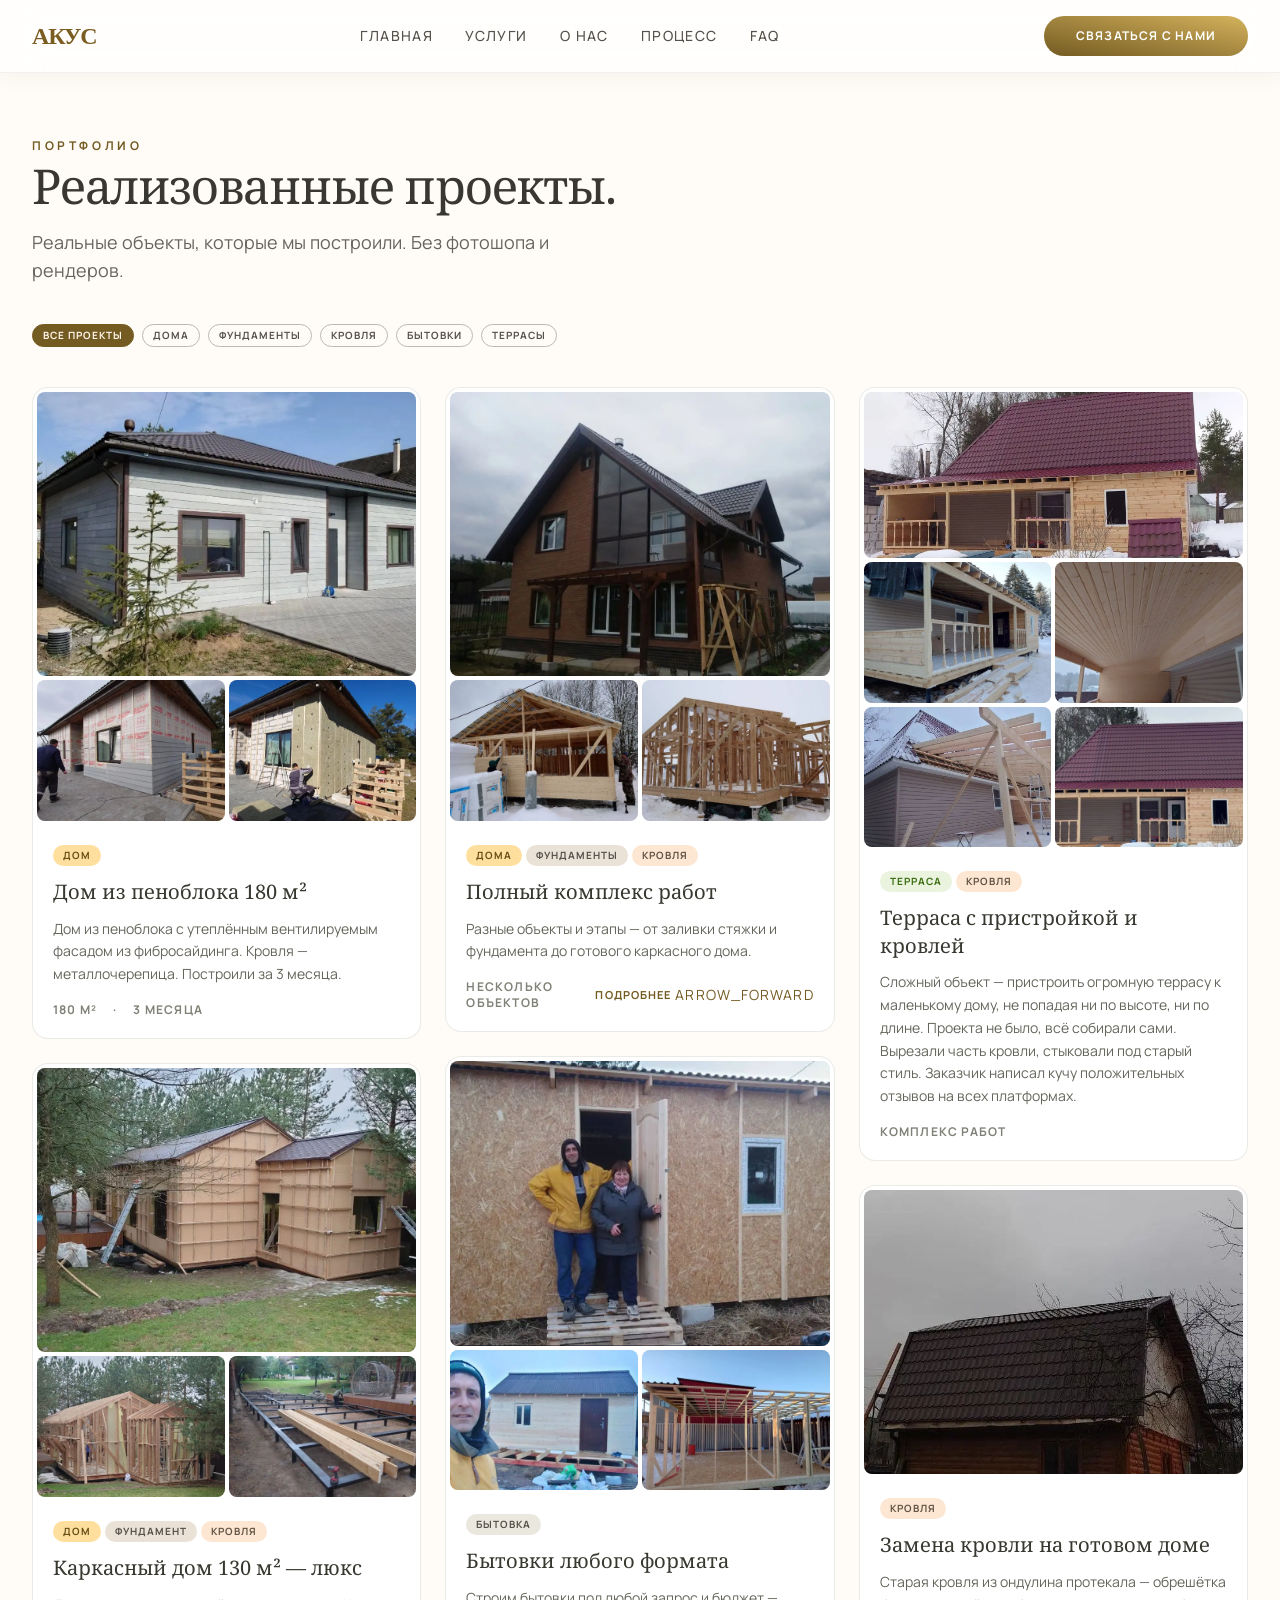
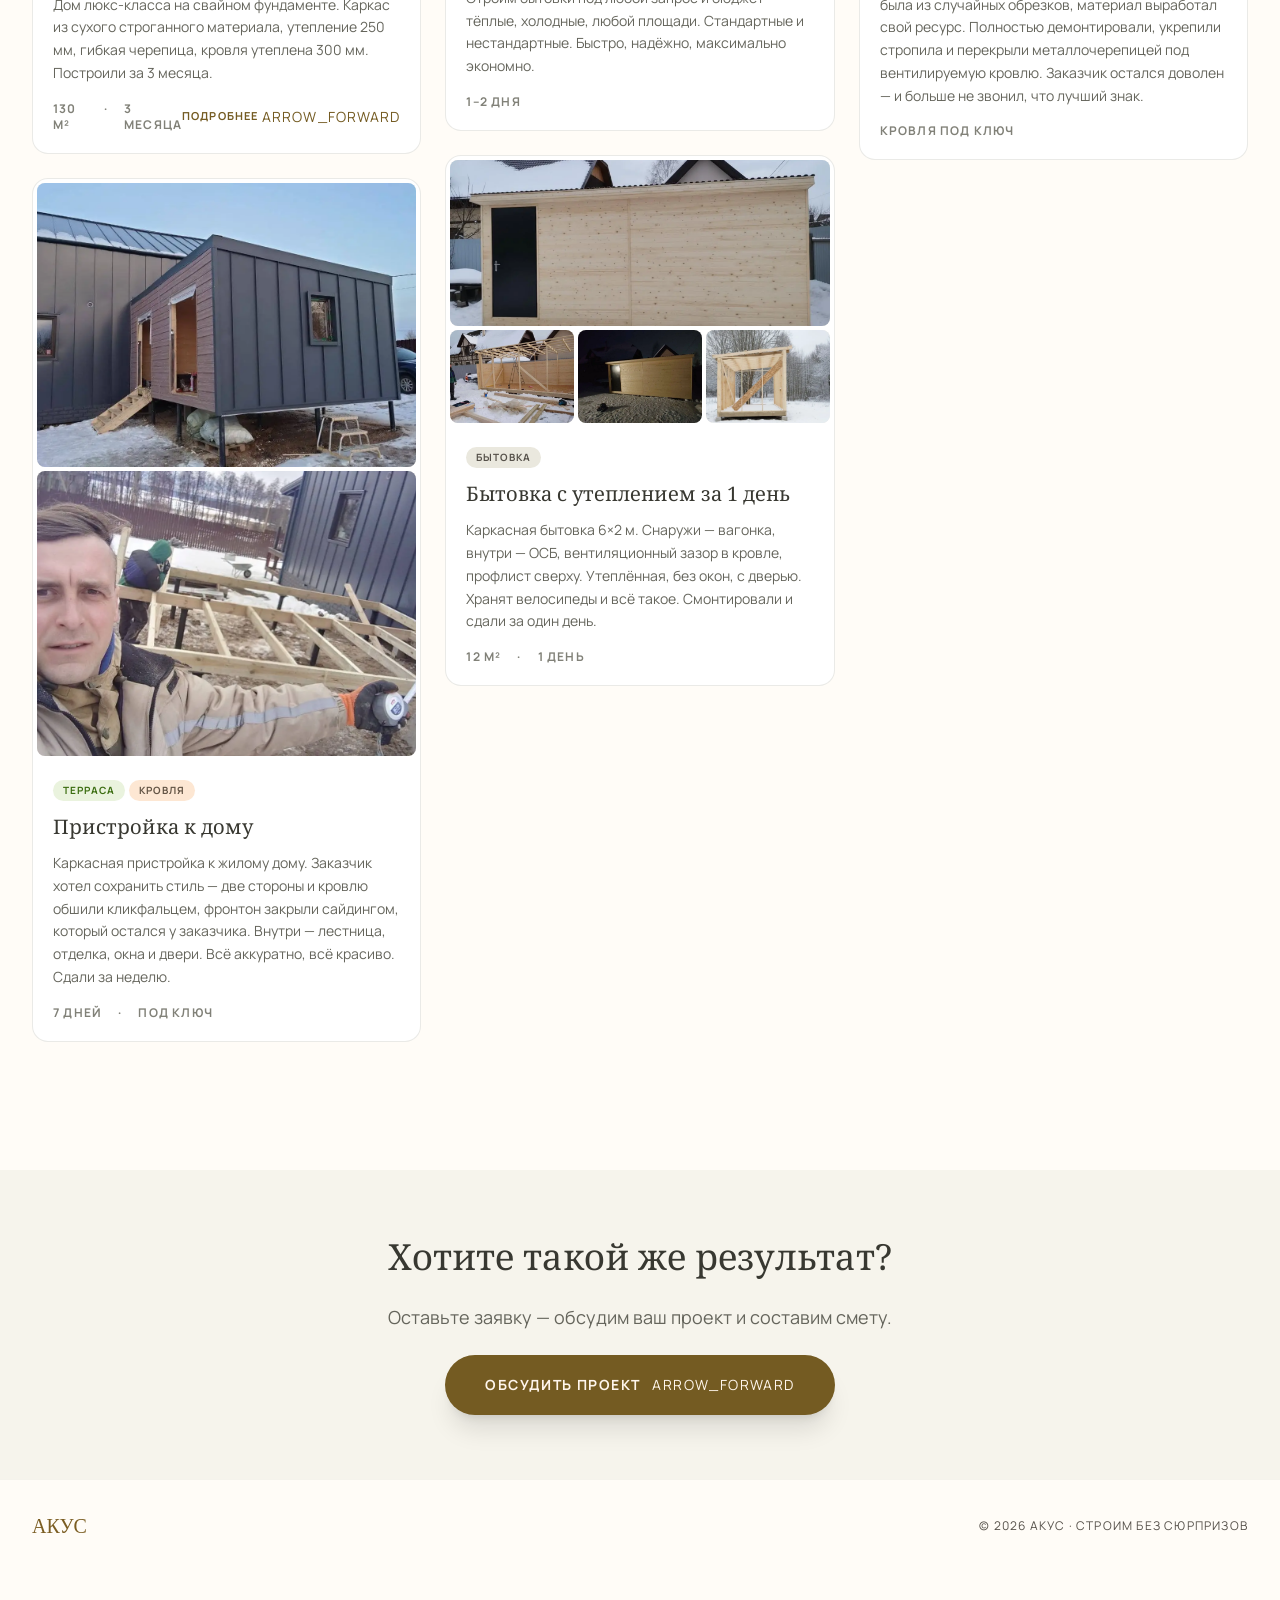
==== gallery.html @ 45abb01e "Add files via upload" ====
<!DOCTYPE html>
<html class="scroll-smooth" lang="ru">
<head>
    <link rel="icon" href="favicon.svg" type="image/svg+xml">
  <meta charset="utf-8"/>
  <meta name="viewport" content="width=device-width, initial-scale=1.0"/>
  <title>Портфолио | Каркасные дома и бытовки в Ленинградской области — АКУС</title>
  <link rel="canonical" href="https://acusdom.ru/gallery"/>
  <meta name="keywords" content="портфолио строительство Ленинградская область, каркасный дом фото, бытовка фото, строительство домов примеры, кейсы строительство Ленобласть, реализованные проекты каркасные дома"/>
  <meta name="description" content="Реализованные проекты АКУС: каркасные дома, бытовки, террасы, кровля и фундаменты в Ленинградской области. Фото и описание каждого объекта."/>

  <link rel="preconnect" href="https://fonts.bunny.net"/>
  
  <link href="https://fonts.bunny.net/css2?family=Noto+Serif:wght@400;700&family=Manrope:wght@400;500;600;700;800&display=swap" rel="stylesheet" media="print" onload="this.media='all'"/>
  <noscript><link href="https://fonts.bunny.net/css2?family=Noto+Serif:wght@400;700&family=Manrope:wght@400;500;600;700;800&display=swap" rel="stylesheet"/></noscript>
  <link rel="preload" href="https://cdn.jsdelivr.net/npm/material-symbols@0.22.0/outlined.css" as="style" onload="this.rel='stylesheet'"/>
  <noscript><link href="https://cdn.jsdelivr.net/npm/material-symbols@0.22.0/outlined.css" rel="stylesheet"/></noscript>
  <style>
    .material-symbols-outlined { font-variation-settings: 'FILL' 0, 'wght' 400, 'GRAD' 0, 'opsz' 24; display: inline-block; line-height: 1; }
    html, body { overflow-x: hidden; background: #fffcf7; color: #383831; font-family: 'Manrope', sans-serif; 
      padding-bottom: 88px;
    }
    h1, h2, h3, h4 { font-family: 'Noto Serif', serif; }
.filter-btn { transition: all 0.2s ease; cursor: pointer; }
    .filter-btn.active { background: #745b22; color: #fff6ec; border-color: #745b22; }
    .project-card { transition: transform 0.3s ease, box-shadow 0.3s ease; }
    .project-card:hover { transform: translateY(-4px); }
    .project-card.hidden-card { display: none; }
    .photo-slot {
      background: #f0eee5; aspect-ratio: 4/3;
      display: flex; flex-direction: column; align-items: center; justify-content: center;
      color: #818178; font-size: 12px; font-weight: 600; text-transform: uppercase; letter-spacing: 0.08em;
      border-radius: 0.5rem; overflow: hidden; position: relative;
    }
    .photo-slot img { width: 100%; height: 100%; object-fit: cover; position: absolute; inset: 0; transition: transform 0.4s ease; }
    .photo-slot:hover img { transform: scale(1.04); }
    .lightbox { display: none; position: fixed; inset: 0; z-index: 100; background: rgba(14,14,12,0.92); align-items: center; justify-content: center; padding: 1rem; }
    .lightbox.open { display: flex; }
    .lightbox img { max-width: 90vw; max-height: 88vh; object-fit: contain; border-radius: 0.75rem; }
    .tag { font-size: 10px; font-weight: 700; text-transform: uppercase; letter-spacing: 0.1em; padding: 3px 10px; border-radius: 999px; }
    .more-link { display: inline-flex; align-items: center; gap: 4px; color: #745b22; font-size: 11px; font-weight: 700; text-transform: uppercase; letter-spacing: 0.1em; text-decoration: none; transition: opacity 0.2s; }
    .more-link:hover { opacity: 0.65; }
    .project-card { margin-bottom: 1.5rem; width: 100%; }
    #projectsGrid { display: flex; gap: 1.5rem; align-items: flex-start; }
    .grid-col { flex: 1; min-width: 0; }
    @media (max-width: 767px) { #projectsGrid { flex-direction: column; } .grid-col { width: 100%; } }
  
    .mobile-nav-link {
      transition: background-color .2s ease, color .2s ease, opacity .2s ease;
      border-radius: 14px;
    }
    .mobile-nav-link:hover {
      background: rgba(116, 91, 34, 0.08);
      color: #745b22;
    }
    @media (max-width: 480px) {
      .mobile-nav-shell {
        bottom: 10px !important;
        left: 12px !important;
        right: 12px !important;
        padding-left: 0 !important;
        padding-right: 0 !important;
      }
      .mobile-nav-inner {
        min-width: 0 !important;
        width: 100% !important;
        border-radius: 18px !important;
        padding: 8px !important;
      }
      .mobile-nav-link { padding: 8px 4px !important; }
      .mobile-nav-link span:last-child { font-size: 9px !important; }
    }
  </style>
<!-- Top.Mail.Ru counter -->
<script type="text/javascript">
var _tmr = window._tmr || (window._tmr = []);
_tmr.push({id: "3755711", type: "pageView", start: (new Date()).getTime()});
(function (d, w, id) {
  if (d.getElementById(id)) return;
  var ts = d.createElement("script"); ts.type = "text/javascript"; ts.async = true; ts.id = id;
  ts.src = "https://top-fwz1.mail.ru/js/code.js";
  var f = function () {var s = d.getElementsByTagName("script")[0]; s.parentNode.insertBefore(ts, s);};
  if (w.opera == "[object Opera]") { d.addEventListener("DOMContentLoaded", f, false); } else { f(); }
})(document, window, "tmr-code");
</script>
<noscript><div><img src="https://top-fwz1.mail.ru/counter?id=3755711;js=na" style="position:absolute;left:-9999px;" width="1" height="1" alt="Top.Mail.Ru" /></div></noscript>
<!-- /Top.Mail.Ru counter -->
  <link rel="stylesheet" href="style.css"/>
</head>

<body class="pt-[68px]">
<!-- Yandex.Metrika counter -->
<script type="text/javascript">
    (function(m,e,t,r,i,k,a){
        m[i]=m[i]||function(){(m[i].a=m[i].a||[]).push(arguments)};
        m[i].l=1*new Date();
        for (var j = 0; j < document.scripts.length; j++) {if (document.scripts[j].src === r) { return; }}
        k=e.createElement(t),a=e.getElementsByTagName(t)[0],k.async=1,k.src=r,a.parentNode.insertBefore(k,a)
    })(window, document,'script','https://mc.yandex.ru/metrika/tag.js?id=108838347', 'ym');
    ym(108838347, 'init', {webvisor:true, clickmap:true, ecommerce:"dataLayer", accurateTrackBounce:true, trackLinks:true});
</script>
<noscript><div><img src="https://mc.yandex.ru/watch/108838347" style="position:absolute; left:-9999px;" alt="" /></div></noscript>
<!-- /Yandex.Metrika counter -->

  <nav class="fixed top-0 w-full z-50 bg-white/70 backdrop-blur-xl border-b border-[#babab0]/20 shadow-[0_4px_20px_rgba(56,56,49,0.05)]">
    <div class="flex justify-between items-center max-w-7xl mx-auto px-6 md:px-8 py-4">
      <a href="index.html" class="font-serif text-2xl font-bold tracking-tighter text-[#7b5d22] no-underline hover:opacity-75 transition-opacity">АКУС</a>
      <div class="hidden md:flex gap-8">
        <a class="font-medium text-sm uppercase tracking-widest text-[#56514a] hover:text-[#745b22] transition-colors" href="index.html">Главная</a>
        <a class="font-medium text-sm uppercase tracking-widest text-[#56514a] hover:text-[#745b22] transition-colors" href="index.html#services">Услуги</a>
        <a class="font-medium text-sm uppercase tracking-widest text-[#56514a] hover:text-[#745b22] transition-colors" href="index.html#about">О нас</a>
        <a class="font-medium text-sm uppercase tracking-widest text-[#56514a] hover:text-[#745b22] transition-colors" href="index.html#process">Процесс</a>
        <a class="font-medium text-sm uppercase tracking-widest text-[#56514a] hover:text-[#745b22] transition-colors" href="index.html#faq">FAQ</a>
      </div>
      <a href="index.html#contact" class="hidden md:inline-flex bg-gradient-to-tr from-[#745b22] to-[#d5b35d] text-white px-8 py-3 rounded-full font-bold text-xs uppercase tracking-widest hover:opacity-85 transition-all">
        Связаться с нами
      </a>
    </div>
  </nav>

  <section class="pt-16 pb-10 px-6 md:px-8 max-w-7xl mx-auto">
    <div class="space-y-3 mb-10">
      <span class="text-[#745b22] font-bold uppercase tracking-[0.3em] text-xs">Портфолио</span>
      <h1 class="font-serif text-4xl md:text-5xl leading-tight tracking-tight">Реализованные проекты.</h1>
      <p class="text-[#65655c] text-lg max-w-xl">Реальные объекты, которые мы построили. Без фотошопа и рендеров.</p>
    </div>

    <div class="flex flex-wrap gap-2 mb-10" id="filters">
      <button class="filter-btn active tag bg-[#745b22] text-[#fff6ec] border border-[#745b22]" data-filter="all">Все проекты</button>
      <button class="filter-btn tag bg-transparent text-[#56514a] border border-[#babab0]" data-filter="house">Дома</button>
      <button class="filter-btn tag bg-transparent text-[#56514a] border border-[#babab0]" data-filter="foundation">Фундаменты</button>
      <button class="filter-btn tag bg-transparent text-[#56514a] border border-[#babab0]" data-filter="roof">Кровля</button>
      <button class="filter-btn tag bg-transparent text-[#56514a] border border-[#babab0]" data-filter="shed">Бытовки</button>
      <button class="filter-btn tag bg-transparent text-[#56514a] border border-[#babab0]" data-filter="terrace">Террасы</button>
    </div>

    <div id="projectsGrid">
      <div class="grid-col" id="col1"></div>
      <div class="grid-col" id="col2"></div>
      <div class="grid-col" id="col3"></div>
    </div>

    <!-- Хранилище карточек — скрыто, JS раскидывает их по колонкам -->
    <div id="cardStorage" style="display:none;">
      <div class="project-card bg-white rounded-2xl border border-[#babab0]/30 overflow-hidden" data-category="house">
        <div class="grid grid-cols-2 gap-1 p-1">
          <div class="photo-slot col-span-2"><img loading="lazy" src="d1_main.webp" alt="Каркасный дом 1"/></div>
          <div class="photo-slot"><img loading="lazy" src="d1_2.webp" alt="Каркасный дом 1"/></div>
          <div class="photo-slot"><img loading="lazy" src="d1_3.webp" alt="Каркасный дом 1"/></div>
        </div>
        <div class="p-5 space-y-3">
          <div class="flex flex-wrap gap-1">
            <span class="tag bg-[#ffdf9e] text-[#664e16]">Дом</span>
          </div>
          <h3 class="font-serif text-xl leading-snug">Дом из пеноблока 180 м²</h3>
          <p class="text-sm text-[#65655c] leading-relaxed">Дом из пеноблока с утеплённым вентилируемым фасадом из фибросайдинга. Кровля — металлочерепица. Построили за 3 месяца.</p>
          <div class="flex gap-4 pt-1 text-xs font-bold uppercase tracking-widest text-[#818178]">
            <span>180 м²</span><span>·</span><span>3 месяца</span>
          </div>
        </div>
      </div>

      <!-- Разные дома и этапы — отдельная страница -->
      <div class="project-card bg-white rounded-2xl border border-[#babab0]/30 overflow-hidden" data-category="house foundation roof">
        <div class="grid grid-cols-2 gap-1 p-1">
          <div class="photo-slot col-span-2"><img loading="lazy" src="de1_main.webp" alt="Разные дома и этапы"/></div>
          <div class="photo-slot"><img loading="lazy" src="de1_2.webp" alt="Разные дома и этапы"/></div>
          <div class="photo-slot"><img loading="lazy" src="de1_3.webp" alt="Разные дома и этапы"/></div>
        </div>
        <div class="p-5 space-y-3">
          <div class="flex flex-wrap gap-1">
            <span class="tag bg-[#ffdf9e] text-[#664e16]">Дома</span>
            <span class="tag bg-[#eae1d7] text-[#56514a]">Фундаменты</span>
            <span class="tag bg-[#fde7d3] text-[#635445]">Кровля</span>
          </div>
          <h3 class="font-serif text-xl leading-snug">Полный комплекс работ</h3>
          <p class="text-sm text-[#65655c] leading-relaxed">Разные объекты и этапы — от заливки стяжки и фундамента до готового каркасного дома.</p>
          <div class="flex items-center justify-between pt-1">
            <div class="flex gap-4 text-xs font-bold uppercase tracking-widest text-[#818178]">
              <span>Несколько объектов</span>
            </div>
            <a href="project-raznye.html" class="more-link">Подробнее <span class="material-symbols-outlined text-sm">arrow_forward</span></a>
          </div>
        </div>
      </div>

      <!-- Терраса + пристройка — 5 фото -->
      <div class="project-card bg-white rounded-2xl border border-[#babab0]/30 overflow-hidden" data-category="terrace roof">
        <div class="p-1 space-y-1">
          <div class="photo-slot" style="aspect-ratio:16/7;">
            <img loading="lazy" src="tp1_main.webp" alt="Терраса и пристройка"/>
          </div>
          <div class="grid grid-cols-2 gap-1">
            <div class="photo-slot"><img loading="lazy" src="tp1_2.webp" alt="Терраса"/></div>
            <div class="photo-slot"><img loading="lazy" src="tp1_3.webp" alt="Терраса"/></div>
            <div class="photo-slot"><img loading="lazy" src="tp1_4.webp" alt="Терраса"/></div>
            <div class="photo-slot"><img loading="lazy" src="tp1_5.webp" alt="Терраса"/></div>
          </div>
        </div>
        <div class="p-5 space-y-3">
          <div class="flex flex-wrap gap-1">
            <span class="tag bg-[#eaf3de] text-[#3B6D11]">Терраса</span>
            <span class="tag bg-[#fde7d3] text-[#635445]">Кровля</span>
          </div>
          <h3 class="font-serif text-xl leading-snug">Терраса с пристройкой и кровлей</h3>
          <p class="text-sm text-[#65655c] leading-relaxed">Сложный объект — пристроить огромную террасу к маленькому дому, не попадая ни по высоте, ни по длине. Проекта не было, всё собирали сами. Вырезали часть кровли, стыковали под старый стиль. Заказчик написал кучу положительных отзывов на всех платформах.</p>
          <div class="flex gap-4 pt-1 text-xs font-bold uppercase tracking-widest text-[#818178]">
            <span>Комплекс работ</span>
          </div>
        </div>
      </div>

      <!-- Каркасный дом 2 — отдельная страница -->
      <div class="project-card bg-white rounded-2xl border border-[#babab0]/30 overflow-hidden" data-category="house foundation roof">
        <div class="grid grid-cols-2 gap-1 p-1">
          <div class="photo-slot col-span-2"><img loading="lazy" src="d2_main.webp" alt="Каркасный дом 2"/></div>
          <div class="photo-slot"><img loading="lazy" src="d2_2.webp" alt="Каркасный дом 2"/></div>
          <div class="photo-slot"><img loading="lazy" src="d2_3.webp" alt="Каркасный дом 2"/></div>
        </div>
        <div class="p-5 space-y-3">
          <div class="flex flex-wrap gap-1">
            <span class="tag bg-[#ffdf9e] text-[#664e16]">Дом</span>
            <span class="tag bg-[#eae1d7] text-[#56514a]">Фундамент</span>
            <span class="tag bg-[#fde7d3] text-[#635445]">Кровля</span>
          </div>
          <h3 class="font-serif text-xl leading-snug">Каркасный дом 130 м² — люкс</h3>
          <p class="text-sm text-[#65655c] leading-relaxed">Дом люкс-класса на свайном фундаменте. Каркас из сухого строганного материала, утепление 250 мм, гибкая черепица, кровля утеплена 300 мм. Построили за 3 месяца.</p>
          <div class="flex items-center justify-between pt-1">
            <div class="flex gap-4 text-xs font-bold uppercase tracking-widest text-[#818178]">
              <span>130 м²</span><span>·</span><span>3 месяца</span>
            </div>
            <a href="project-dom2.html" class="more-link">Подробнее <span class="material-symbols-outlined text-sm">arrow_forward</span></a>
          </div>
        </div>
      </div>

      <!-- Бытовка 2 -->
      <div class="project-card bg-white rounded-2xl border border-[#babab0]/30 overflow-hidden" data-category="shed">
        <div class="grid grid-cols-2 gap-1 p-1">
          <div class="photo-slot col-span-2"><img loading="lazy" src="bit2_main.webp" alt="Бытовка 2"/></div>
          <div class="photo-slot"><img loading="lazy" src="bit2_2.webp" alt="Бытовка 2"/></div>
          <div class="photo-slot"><img loading="lazy" src="bit2_3.webp" alt="Бытовка 2"/></div>
        </div>
        <div class="p-5 space-y-3">
          <div class="flex flex-wrap gap-1">
            <span class="tag bg-[#eae8de] text-[#56514a]">Бытовка</span>
          </div>
          <h3 class="font-serif text-xl leading-snug">Бытовки любого формата</h3>
          <p class="text-sm text-[#65655c] leading-relaxed">Строим бытовки под любой запрос и бюджет — тёплые, холодные, любой площади. Стандартные и нестандартные. Быстро, надёжно, максимально экономно.</p>
          <div class="flex gap-4 pt-1 text-xs font-bold uppercase tracking-widest text-[#818178]">
            <span>1–2 дня</span>
          </div>
        </div>
      </div>

      <!-- Кровля -->
      <div class="project-card bg-white rounded-2xl border border-[#babab0]/30 overflow-hidden" data-category="roof">
        <div class="p-1">
          <div class="photo-slot" style="aspect-ratio:4/3;">
            <img loading="lazy" src="kro1.webp" alt="Замена кровли"/>
          </div>
        </div>
        <div class="p-5 space-y-3">
          <div class="flex flex-wrap gap-1">
            <span class="tag bg-[#fde7d3] text-[#635445]">Кровля</span>
          </div>
          <h3 class="font-serif text-xl leading-snug">Замена кровли на готовом доме</h3>
          <p class="text-sm text-[#65655c] leading-relaxed">Старая кровля из ондулина протекала — обрешётка была из случайных обрезков, материал выработал свой ресурс. Полностью демонтировали, укрепили стропила и перекрыли металлочерепицей под вентилируемую кровлю. Заказчик остался доволен — и больше не звонил, что лучший знак.</p>
          <div class="flex gap-4 pt-1 text-xs font-bold uppercase tracking-widest text-[#818178]">
            <span>Кровля под ключ</span>
          </div>
        </div>
      </div>

      <!-- Пристройка -->
      <div class="project-card bg-white rounded-2xl border border-[#babab0]/30 overflow-hidden" data-category="terrace roof">
        <div class="grid grid-cols-1 gap-1 p-1">
          <div class="photo-slot"><img loading="lazy" src="pri1_main.webp" alt="Пристройка"/></div>
          <div class="photo-slot"><img loading="lazy" src="pri1_2.webp" alt="Пристройка"/></div>
        </div>
        <div class="p-5 space-y-3">
          <div class="flex flex-wrap gap-1">
            <span class="tag bg-[#eaf3de] text-[#3B6D11]">Терраса</span>
            <span class="tag bg-[#fde7d3] text-[#635445]">Кровля</span>
          </div>
          <h3 class="font-serif text-xl leading-snug">Пристройка к дому</h3>
          <p class="text-sm text-[#65655c] leading-relaxed">Каркасная пристройка к жилому дому. Заказчик хотел сохранить стиль — две стороны и кровлю обшили кликфальцем, фронтон закрыли сайдингом, который остался у заказчика. Внутри — лестница, отделка, окна и двери. Всё аккуратно, всё красиво. Сдали за неделю.</p>
          <div class="flex gap-4 pt-1 text-xs font-bold uppercase tracking-widest text-[#818178]">
            <span>7 дней</span><span>·</span><span>Под ключ</span>
          </div>
        </div>
      </div>

      <!-- Бытовка 1 — 4 фото (1 широкая + 3 маленьких) -->
      <div class="project-card bg-white rounded-2xl border border-[#babab0]/30 overflow-hidden" data-category="shed">
        <div class="p-1 space-y-1">
          <div class="photo-slot" style="aspect-ratio:16/7;">
            <img loading="lazy" src="bit1_main.webp" alt="Бытовка 1"/>
          </div>
          <div class="grid grid-cols-3 gap-1">
            <div class="photo-slot"><img loading="lazy" src="bit1_2.webp" alt="Бытовка 1"/></div>
            <div class="photo-slot"><img loading="lazy" src="bit1_3.webp" alt="Бытовка 1"/></div>
            <div class="photo-slot"><img loading="lazy" src="bit1_4.webp" alt="Бытовка 1"/></div>
          </div>
        </div>
        <div class="p-5 space-y-3">
          <div class="flex flex-wrap gap-1">
            <span class="tag bg-[#eae8de] text-[#56514a]">Бытовка</span>
          </div>
          <h3 class="font-serif text-xl leading-snug">Бытовка с утеплением за 1 день</h3>
          <p class="text-sm text-[#65655c] leading-relaxed">Каркасная бытовка 6×2 м. Снаружи — вагонка, внутри — ОСБ, вентиляционный зазор в кровле, профлист сверху. Утеплённая, без окон, с дверью. Хранят велосипеды и всё такое. Смонтировали и сдали за один день.</p>
          <div class="flex gap-4 pt-1 text-xs font-bold uppercase tracking-widest text-[#818178]">
            <span>12 м²</span><span>·</span><span>1 день</span>
          </div>
        </div>
      </div>

    </div><!-- конец cardStorage -->
  </section>

  <section class="py-16 px-6 md:px-8 bg-[#f6f4ec] mt-16">
    <div class="max-w-2xl mx-auto text-center space-y-6">
      <h2 class="font-serif text-3xl md:text-4xl leading-tight">Хотите такой же результат?</h2>
      <p class="text-[#65655c] text-lg">Оставьте заявку — обсудим ваш проект и составим смету.</p>
      <a href="index.html#contact" class="inline-flex items-center gap-3 bg-[#745b22] text-[#fff6ec] px-10 py-5 rounded-full font-bold uppercase tracking-widest text-sm hover:opacity-90 transition-all shadow-xl">
        Обсудить проект <span class="material-symbols-outlined">arrow_forward</span>
      </a>
    </div>
  </section>

  <footer class="w-full border-t border-[#babab0]/15 py-8 bg-[#fffcf7]">
    <div class="max-w-7xl mx-auto px-6 md:px-8 flex flex-col md:flex-row justify-between items-center gap-4">
      <span class="font-serif text-xl text-[#7b5d22]">АКУС</span>
      <p class="text-xs text-[#56514a] tracking-widest uppercase">© 2026 АКУС · Строим без сюрпризов</p>
    </div>
  </footer>

  <div id="lightbox" class="lightbox" onclick="closeLightbox()">
    <button onclick="closeLightbox()" class="absolute top-4 right-4 text-white/70 hover:text-white">
      <span class="material-symbols-outlined text-3xl">close</span>
    </button>
    <img loading="lazy" id="lightboxImg" src="" alt=""/>
  </div>

  <script>
  const filterBtns = document.querySelectorAll('.filter-btn');
  const col1 = document.getElementById('col1');
  const col2 = document.getElementById('col2');
  const col3 = document.getElementById('col3');
  const cols = [col1, col2, col3];

  // Сохраняем все карточки один раз
  const allCards = Array.from(document.querySelectorAll('#cardStorage .project-card'));

  function getColCount() {
    if (window.innerWidth >= 1280) return 3;
    if (window.innerWidth >= 768) return 2;
    return 1;
  }

  function distributeCards(filter) {
    // Очищаем колонки
    cols.forEach(c => c.innerHTML = '');

    const visible = allCards.filter(card =>
      filter === 'all' || card.dataset.category.split(' ').includes(filter)
    );

    const colCount = getColCount();
    visible.forEach((card, i) => {
      cols[i % colCount].appendChild(card);
    });
  }

  // При загрузке — показать все
  distributeCards('all');

  filterBtns.forEach(btn => {
    btn.addEventListener('click', () => {
      filterBtns.forEach(b => b.classList.remove('active'));
      btn.classList.add('active');
      distributeCards(btn.dataset.filter);
    });
  });

  // При изменении размера окна — перераспределить
  window.addEventListener('resize', () => {
    const activeFilter = document.querySelector('.filter-btn.active')?.dataset.filter || 'all';
    distributeCards(activeFilter);
  });

  document.addEventListener('click', (e) => {
    const img = e.target.closest('.photo-slot img');
    if (img) {
      e.stopPropagation();
      document.getElementById('lightboxImg').src = img.src;
      document.getElementById('lightbox').classList.add('open');
    }
  });

  function closeLightbox() { document.getElementById('lightbox').classList.remove('open'); }
  document.getElementById('lightbox').addEventListener('click', closeLightbox);
  document.addEventListener('keydown', (e) => { if (e.key === 'Escape') closeLightbox(); });
</script>


  <!-- Мобильное нижнее меню -->
  <nav class="mobile-nav-shell fixed bottom-8 left-0 right-0 flex justify-center items-center z-50 px-4 md:hidden">
    <div class="mobile-nav-inner bg-[#eae8de]/82 backdrop-blur-2xl rounded-full px-4 py-2 shadow-[0_30px_50px_rgba(56,56,49,0.08)] flex gap-1 min-w-[320px] items-center justify-around">
      <a class="mobile-nav-link flex flex-col items-center justify-center text-[#56514a] p-2" href="index.html">
        <span class="material-symbols-outlined">home</span>
        <span class="text-[10px] font-bold uppercase tracking-wider mt-1">Главная</span>
      </a>
      <a class="mobile-nav-link flex flex-col items-center justify-center text-[#56514a] p-2" href="index.html#calculator">
        <span class="material-symbols-outlined">calculate</span>
        <span class="text-[10px] font-bold uppercase tracking-wider mt-1">Расчёт</span>
      </a>
      <a class="mobile-nav-link flex flex-col items-center justify-center text-[#56514a] p-2" href="index.html#faq">
        <span class="material-symbols-outlined">quiz</span>
        <span class="text-[10px] font-bold uppercase tracking-wider mt-1">FAQ</span>
      </a>
      <a class="mobile-nav-link flex flex-col items-center justify-center text-[#56514a] p-2" href="index.html#contact">
        <span class="material-symbols-outlined">mail</span>
        <span class="text-[10px] font-bold uppercase tracking-wider mt-1">Связь</span>
      </a>
    </div>
  </nav>
</body>
</html>
---- style.css ----
/*! tailwindcss v4.2.4 | MIT License | https://tailwindcss.com */
@layer properties{@supports (((-webkit-hyphens:none)) and (not (margin-trim:inline))) or ((-moz-orient:inline) and (not (color:rgb(from red r g b)))){*,:before,:after,::backdrop{--tw-rotate-x:initial;--tw-rotate-y:initial;--tw-rotate-z:initial;--tw-skew-x:initial;--tw-skew-y:initial;--tw-space-y-reverse:0;--tw-border-style:solid;--tw-gradient-position:initial;--tw-gradient-from:#0000;--tw-gradient-via:#0000;--tw-gradient-to:#0000;--tw-gradient-stops:initial;--tw-gradient-via-stops:initial;--tw-gradient-from-position:0%;--tw-gradient-via-position:50%;--tw-gradient-to-position:100%;--tw-leading:initial;--tw-font-weight:initial;--tw-tracking:initial;--tw-shadow:0 0 #0000;--tw-shadow-color:initial;--tw-shadow-alpha:100%;--tw-inset-shadow:0 0 #0000;--tw-inset-shadow-color:initial;--tw-inset-shadow-alpha:100%;--tw-ring-color:initial;--tw-ring-shadow:0 0 #0000;--tw-inset-ring-color:initial;--tw-inset-ring-shadow:0 0 #0000;--tw-ring-inset:initial;--tw-ring-offset-width:0px;--tw-ring-offset-color:#fff;--tw-ring-offset-shadow:0 0 #0000;--tw-outline-style:solid;--tw-blur:initial;--tw-brightness:initial;--tw-contrast:initial;--tw-grayscale:initial;--tw-hue-rotate:initial;--tw-invert:initial;--tw-opacity:initial;--tw-saturate:initial;--tw-sepia:initial;--tw-drop-shadow:initial;--tw-drop-shadow-color:initial;--tw-drop-shadow-alpha:100%;--tw-drop-shadow-size:initial;--tw-backdrop-blur:initial;--tw-backdrop-brightness:initial;--tw-backdrop-contrast:initial;--tw-backdrop-grayscale:initial;--tw-backdrop-hue-rotate:initial;--tw-backdrop-invert:initial;--tw-backdrop-opacity:initial;--tw-backdrop-saturate:initial;--tw-backdrop-sepia:initial;--tw-duration:initial;--tw-scale-x:1;--tw-scale-y:1;--tw-scale-z:1;--tw-translate-x:0;--tw-translate-y:0;--tw-translate-z:0}}}@layer theme{:root,:host{--font-sans:ui-sans-serif, system-ui, sans-serif, "Apple Color Emoji", "Segoe UI Emoji", "Segoe UI Symbol", "Noto Color Emoji";--font-serif:ui-serif, Georgia, Cambria, "Times New Roman", Times, serif;--font-mono:ui-monospace, SFMono-Regular, Menlo, Monaco, Consolas, "Liberation Mono", "Courier New", monospace;--color-red-300:oklch(80.8% .114 19.571);--color-black:#000;--color-white:#fff;--spacing:.25rem;--container-xs:20rem;--container-sm:24rem;--container-md:28rem;--container-xl:36rem;--container-2xl:42rem;--container-3xl:48rem;--container-5xl:64rem;--container-7xl:80rem;--text-xs:.75rem;--text-xs--line-height:calc(1 / .75);--text-sm:.875rem;--text-sm--line-height:calc(1.25 / .875);--text-base:1rem;--text-base--line-height:calc(1.5 / 1);--text-lg:1.125rem;--text-lg--line-height:calc(1.75 / 1.125);--text-xl:1.25rem;--text-xl--line-height:calc(1.75 / 1.25);--text-2xl:1.5rem;--text-2xl--line-height:calc(2 / 1.5);--text-3xl:1.875rem;--text-3xl--line-height:calc(2.25 / 1.875);--text-4xl:2.25rem;--text-4xl--line-height:calc(2.5 / 2.25);--text-5xl:3rem;--text-5xl--line-height:1;--text-6xl:3.75rem;--text-6xl--line-height:1;--text-7xl:4.5rem;--text-7xl--line-height:1;--font-weight-light:300;--font-weight-medium:500;--font-weight-bold:700;--tracking-tighter:-.05em;--tracking-tight:-.025em;--tracking-wider:.05em;--tracking-widest:.1em;--leading-tight:1.25;--leading-snug:1.375;--leading-relaxed:1.625;--radius-xl:.75rem;--radius-2xl:1rem;--radius-3xl:1.5rem;--blur-sm:8px;--blur-xl:24px;--blur-2xl:40px;--default-transition-duration:.15s;--default-transition-timing-function:cubic-bezier(.4, 0, .2, 1);--default-font-family:var(--font-sans);--default-mono-font-family:var(--font-mono);--color-primary-fixed:#ffdf9e;--color-surface-container-high:#f0eee5;--color-on-primary-container:#664e16;--color-on-surface-variant:#65655c;--color-secondary-container:#eae1d7;--color-surface-variant:#eae8de;--color-surface-container-highest:#eae8de;--color-on-surface:#383831;--color-background:#fffcf7;--color-surface-container:#f6f4ec;--color-primary:#745b22;--color-surface:#fffcf7;--color-surface-container-low:#fcf9f3;--color-on-primary:#fff6ec;--color-outline-variant:#babab0;--color-on-secondary-container:#56514a;--color-primary-container:#ffdf9e;--color-error-container:#fe8b70}}@layer base{*,:after,:before,::backdrop{box-sizing:border-box;border:0 solid;margin:0;padding:0}::file-selector-button{box-sizing:border-box;border:0 solid;margin:0;padding:0}html,:host{-webkit-text-size-adjust:100%;tab-size:4;line-height:1.5;font-family:var(--default-font-family,ui-sans-serif, system-ui, sans-serif, "Apple Color Emoji", "Segoe UI Emoji", "Segoe UI Symbol", "Noto Color Emoji");font-feature-settings:var(--default-font-feature-settings,normal);font-variation-settings:var(--default-font-variation-settings,normal);-webkit-tap-highlight-color:transparent}hr{height:0;color:inherit;border-top-width:1px}abbr:where([title]){-webkit-text-decoration:underline dotted;text-decoration:underline dotted}h1,h2,h3,h4,h5,h6{font-size:inherit;font-weight:inherit}a{color:inherit;-webkit-text-decoration:inherit;-webkit-text-decoration:inherit;-webkit-text-decoration:inherit;text-decoration:inherit}b,strong{font-weight:bolder}code,kbd,samp,pre{font-family:var(--default-mono-font-family,ui-monospace, SFMono-Regular, Menlo, Monaco, Consolas, "Liberation Mono", "Courier New", monospace);font-feature-settings:var(--default-mono-font-feature-settings,normal);font-variation-settings:var(--default-mono-font-variation-settings,normal);font-size:1em}small{font-size:80%}sub,sup{vertical-align:baseline;font-size:75%;line-height:0;position:relative}sub{bottom:-.25em}sup{top:-.5em}table{text-indent:0;border-color:inherit;border-collapse:collapse}:-moz-focusring{outline:auto}progress{vertical-align:baseline}summary{display:list-item}ol,ul,menu{list-style:none}img,svg,video,canvas,audio,iframe,embed,object{vertical-align:middle;display:block}img,video{max-width:100%;height:auto}button,input,select,optgroup,textarea{font:inherit;font-feature-settings:inherit;font-variation-settings:inherit;letter-spacing:inherit;color:inherit;opacity:1;background-color:#0000;border-radius:0}::file-selector-button{font:inherit;font-feature-settings:inherit;font-variation-settings:inherit;letter-spacing:inherit;color:inherit;opacity:1;background-color:#0000;border-radius:0}:where(select:is([multiple],[size])) optgroup{font-weight:bolder}:where(select:is([multiple],[size])) optgroup option{padding-inline-start:20px}::file-selector-button{margin-inline-end:4px}::placeholder{opacity:1}@supports (not ((-webkit-appearance:-apple-pay-button))) or (contain-intrinsic-size:1px){::placeholder{color:currentColor}@supports (color:color-mix(in lab, red, red)){::placeholder{color:color-mix(in oklab, currentcolor 50%, transparent)}}}textarea{resize:vertical}::-webkit-search-decoration{-webkit-appearance:none}::-webkit-date-and-time-value{min-height:1lh;text-align:inherit}::-webkit-datetime-edit{display:inline-flex}::-webkit-datetime-edit-fields-wrapper{padding:0}::-webkit-datetime-edit{padding-block:0}::-webkit-datetime-edit-year-field{padding-block:0}::-webkit-datetime-edit-month-field{padding-block:0}::-webkit-datetime-edit-day-field{padding-block:0}::-webkit-datetime-edit-hour-field{padding-block:0}::-webkit-datetime-edit-minute-field{padding-block:0}::-webkit-datetime-edit-second-field{padding-block:0}::-webkit-datetime-edit-millisecond-field{padding-block:0}::-webkit-datetime-edit-meridiem-field{padding-block:0}::-webkit-calendar-picker-indicator{line-height:1}:-moz-ui-invalid{box-shadow:none}button,input:where([type=button],[type=reset],[type=submit]){appearance:button}::file-selector-button{appearance:button}::-webkit-inner-spin-button{height:auto}::-webkit-outer-spin-button{height:auto}[hidden]:where(:not([hidden=until-found])){display:none!important}}@layer components;@layer utilities{.visible{visibility:visible}.absolute{position:absolute}.fixed{position:fixed}.relative{position:relative}.-inset-3{inset:calc(var(--spacing) * -3)}.inset-0{inset:calc(var(--spacing) * 0)}.start{inset-inline-start:var(--spacing)}.-top-5{top:calc(var(--spacing) * -5)}.top-0{top:calc(var(--spacing) * 0)}.top-4{top:calc(var(--spacing) * 4)}.right-0{right:calc(var(--spacing) * 0)}.right-4{right:calc(var(--spacing) * 4)}.bottom-8{bottom:calc(var(--spacing) * 8)}.-left-1{left:calc(var(--spacing) * -1)}.left-0{left:calc(var(--spacing) * 0)}.z-0{z-index:0}.z-10{z-index:10}.z-50{z-index:50}.z-\[100\]{z-index:100}.col-span-2{grid-column:span 2/span 2}.container{width:100%}@media (min-width:40rem){.container{max-width:40rem}}@media (min-width:48rem){.container{max-width:48rem}}@media (min-width:64rem){.container{max-width:64rem}}@media (min-width:80rem){.container{max-width:80rem}}@media (min-width:96rem){.container{max-width:96rem}}.mx-auto{margin-inline:auto}.mt-1{margin-top:calc(var(--spacing) * 1)}.mt-2{margin-top:calc(var(--spacing) * 2)}.mt-3{margin-top:calc(var(--spacing) * 3)}.mt-4{margin-top:calc(var(--spacing) * 4)}.mt-6{margin-top:calc(var(--spacing) * 6)}.mt-8{margin-top:calc(var(--spacing) * 8)}.mt-10{margin-top:calc(var(--spacing) * 10)}.mt-16{margin-top:calc(var(--spacing) * 16)}.mb-1{margin-bottom:calc(var(--spacing) * 1)}.mb-2{margin-bottom:calc(var(--spacing) * 2)}.mb-3{margin-bottom:calc(var(--spacing) * 3)}.mb-4{margin-bottom:calc(var(--spacing) * 4)}.mb-6{margin-bottom:calc(var(--spacing) * 6)}.mb-8{margin-bottom:calc(var(--spacing) * 8)}.mb-10{margin-bottom:calc(var(--spacing) * 10)}.mb-12{margin-bottom:calc(var(--spacing) * 12)}.mb-14{margin-bottom:calc(var(--spacing) * 14)}.mb-16{margin-bottom:calc(var(--spacing) * 16)}.ml-1{margin-left:calc(var(--spacing) * 1)}.ml-10{margin-left:calc(var(--spacing) * 10)}.block{display:block}.flex{display:flex}.grid{display:grid}.hidden{display:none}.inline-flex{display:inline-flex}.aspect-\[4\/3\]{aspect-ratio:4/3}.h-5{height:calc(var(--spacing) * 5)}.h-10{height:calc(var(--spacing) * 10)}.h-12{height:calc(var(--spacing) * 12)}.h-auto{height:auto}.h-full{height:100%}.min-h-\[72vh\]{min-height:72vh}.min-h-\[120px\]{min-height:120px}.min-h-\[300px\]{min-height:300px}.min-h-screen{min-height:100vh}.w-5{width:calc(var(--spacing) * 5)}.w-10{width:calc(var(--spacing) * 10)}.w-12{width:calc(var(--spacing) * 12)}.w-full{width:100%}.max-w-2xl{max-width:var(--container-2xl)}.max-w-3xl{max-width:var(--container-3xl)}.max-w-5xl{max-width:var(--container-5xl)}.max-w-7xl{max-width:var(--container-7xl)}.max-w-md{max-width:var(--container-md)}.max-w-sm{max-width:var(--container-sm)}.max-w-xl{max-width:var(--container-xl)}.max-w-xs{max-width:var(--container-xs)}.min-w-\[320px\]{min-width:320px}.flex-shrink{flex-shrink:1}.flex-shrink-0{flex-shrink:0}.-rotate-2{rotate:-2deg}.transform{transform:var(--tw-rotate-x,) var(--tw-rotate-y,) var(--tw-rotate-z,) var(--tw-skew-x,) var(--tw-skew-y,)}.cursor-pointer{cursor:pointer}.resize{resize:both}.scroll-mt-24{scroll-margin-top:calc(var(--spacing) * 24)}.appearance-none{appearance:none}.grid-cols-1{grid-template-columns:repeat(1,minmax(0,1fr))}.grid-cols-2{grid-template-columns:repeat(2,minmax(0,1fr))}.grid-cols-3{grid-template-columns:repeat(3,minmax(0,1fr))}.flex-col{flex-direction:column}.flex-wrap{flex-wrap:wrap}.items-center{align-items:center}.items-end{align-items:flex-end}.items-start{align-items:flex-start}.justify-around{justify-content:space-around}.justify-between{justify-content:space-between}.justify-center{justify-content:center}.gap-1{gap:calc(var(--spacing) * 1)}.gap-2{gap:calc(var(--spacing) * 2)}.gap-3{gap:calc(var(--spacing) * 3)}.gap-4{gap:calc(var(--spacing) * 4)}.gap-5{gap:calc(var(--spacing) * 5)}.gap-6{gap:calc(var(--spacing) * 6)}.gap-8{gap:calc(var(--spacing) * 8)}.gap-10{gap:calc(var(--spacing) * 10)}.gap-14{gap:calc(var(--spacing) * 14)}.gap-16{gap:calc(var(--spacing) * 16)}:where(.space-y-1>:not(:last-child)){--tw-space-y-reverse:0;margin-block-start:calc(calc(var(--spacing) * 1) * var(--tw-space-y-reverse));margin-block-end:calc(calc(var(--spacing) * 1) * calc(1 - var(--tw-space-y-reverse)))}:where(.space-y-2>:not(:last-child)){--tw-space-y-reverse:0;margin-block-start:calc(calc(var(--spacing) * 2) * var(--tw-space-y-reverse));margin-block-end:calc(calc(var(--spacing) * 2) * calc(1 - var(--tw-space-y-reverse)))}:where(.space-y-3>:not(:last-child)){--tw-space-y-reverse:0;margin-block-start:calc(calc(var(--spacing) * 3) * var(--tw-space-y-reverse));margin-block-end:calc(calc(var(--spacing) * 3) * calc(1 - var(--tw-space-y-reverse)))}:where(.space-y-4>:not(:last-child)){--tw-space-y-reverse:0;margin-block-start:calc(calc(var(--spacing) * 4) * var(--tw-space-y-reverse));margin-block-end:calc(calc(var(--spacing) * 4) * calc(1 - var(--tw-space-y-reverse)))}:where(.space-y-5>:not(:last-child)){--tw-space-y-reverse:0;margin-block-start:calc(calc(var(--spacing) * 5) * var(--tw-space-y-reverse));margin-block-end:calc(calc(var(--spacing) * 5) * calc(1 - var(--tw-space-y-reverse)))}:where(.space-y-6>:not(:last-child)){--tw-space-y-reverse:0;margin-block-start:calc(calc(var(--spacing) * 6) * var(--tw-space-y-reverse));margin-block-end:calc(calc(var(--spacing) * 6) * calc(1 - var(--tw-space-y-reverse)))}:where(.space-y-7>:not(:last-child)){--tw-space-y-reverse:0;margin-block-start:calc(calc(var(--spacing) * 7) * var(--tw-space-y-reverse));margin-block-end:calc(calc(var(--spacing) * 7) * calc(1 - var(--tw-space-y-reverse)))}:where(.space-y-10>:not(:last-child)){--tw-space-y-reverse:0;margin-block-start:calc(calc(var(--spacing) * 10) * var(--tw-space-y-reverse));margin-block-end:calc(calc(var(--spacing) * 10) * calc(1 - var(--tw-space-y-reverse)))}.gap-x-10{column-gap:calc(var(--spacing) * 10)}.gap-y-10{row-gap:calc(var(--spacing) * 10)}.overflow-hidden{overflow:hidden}.overflow-y-auto{overflow-y:auto}.scroll-smooth{scroll-behavior:smooth}.rounded{border-radius:.25rem}.rounded-2xl{border-radius:var(--radius-2xl)}.rounded-3xl{border-radius:var(--radius-3xl)}.rounded-\[2rem\]{border-radius:2rem}.rounded-full{border-radius:3.40282e38px}.rounded-xl{border-radius:var(--radius-xl)}.border{border-style:var(--tw-border-style);border-width:1px}.border-t{border-top-style:var(--tw-border-style);border-top-width:1px}.border-b{border-bottom-style:var(--tw-border-style);border-bottom-width:1px}.border-none{--tw-border-style:none;border-style:none}.border-\[\#745b22\]{border-color:#745b22}.border-\[\#babab0\]{border-color:#babab0}.border-\[\#babab0\]\/15{border-color:oklab(78.6064% -.00399312 .0132976/.15)}.border-\[\#babab0\]\/20{border-color:oklab(78.6064% -.00399312 .0132976/.2)}.border-\[\#babab0\]\/30{border-color:oklab(78.6064% -.00399312 .0132976/.3)}.border-outline-variant\/20{border-color:#babab033}@supports (color:color-mix(in lab, red, red)){.border-outline-variant\/20{border-color:color-mix(in oklab, var(--color-outline-variant) 20%, transparent)}}.border-primary\/10{border-color:#745b221a}@supports (color:color-mix(in lab, red, red)){.border-primary\/10{border-color:color-mix(in oklab, var(--color-primary) 10%, transparent)}}.border-white\/20{border-color:#fff3}@supports (color:color-mix(in lab, red, red)){.border-white\/20{border-color:color-mix(in oklab, var(--color-white) 20%, transparent)}}.border-white\/30{border-color:#ffffff4d}@supports (color:color-mix(in lab, red, red)){.border-white\/30{border-color:color-mix(in oklab, var(--color-white) 30%, transparent)}}.bg-\[\#745b22\]{background-color:#745b22}.bg-\[\#eae1d7\]{background-color:#eae1d7}.bg-\[\#eae8de\]{background-color:#eae8de}.bg-\[\#eae8de\]\/82{background-color:oklab(92.9797% -.00175262 .013402/.82)}.bg-\[\#eaf3de\]{background-color:#eaf3de}.bg-\[\#f6f4ec\]{background-color:#f6f4ec}.bg-\[\#fde7d3\]{background-color:#fde7d3}.bg-\[\#ffdf9e\]{background-color:#ffdf9e}.bg-\[\#fffcf7\]{background-color:#fffcf7}.bg-black\/45{background-color:#00000073}@supports (color:color-mix(in lab, red, red)){.bg-black\/45{background-color:color-mix(in oklab, var(--color-black) 45%, transparent)}}.bg-black\/80{background-color:#000c}@supports (color:color-mix(in lab, red, red)){.bg-black\/80{background-color:color-mix(in oklab, var(--color-black) 80%, transparent)}}.bg-on-surface{background-color:var(--color-on-surface)}.bg-on-surface\/60{background-color:#38383199}@supports (color:color-mix(in lab, red, red)){.bg-on-surface\/60{background-color:color-mix(in oklab, var(--color-on-surface) 60%, transparent)}}.bg-primary{background-color:var(--color-primary)}.bg-primary\/5{background-color:#745b220d}@supports (color:color-mix(in lab, red, red)){.bg-primary\/5{background-color:color-mix(in oklab, var(--color-primary) 5%, transparent)}}.bg-primary\/10{background-color:#745b221a}@supports (color:color-mix(in lab, red, red)){.bg-primary\/10{background-color:color-mix(in oklab, var(--color-primary) 10%, transparent)}}.bg-secondary-container{background-color:var(--color-secondary-container)}.bg-surface{background-color:var(--color-surface)}.bg-surface-container{background-color:var(--color-surface-container)}.bg-surface-container-high{background-color:var(--color-surface-container-high)}.bg-surface-container-low{background-color:var(--color-surface-container-low)}.bg-surface-container\/60{background-color:#f6f4ec99}@supports (color:color-mix(in lab, red, red)){.bg-surface-container\/60{background-color:color-mix(in oklab, var(--color-surface-container) 60%, transparent)}}.bg-transparent{background-color:#0000}.bg-white{background-color:var(--color-white)}.bg-white\/10{background-color:#ffffff1a}@supports (color:color-mix(in lab, red, red)){.bg-white\/10{background-color:color-mix(in oklab, var(--color-white) 10%, transparent)}}.bg-white\/50{background-color:#ffffff80}@supports (color:color-mix(in lab, red, red)){.bg-white\/50{background-color:color-mix(in oklab, var(--color-white) 50%, transparent)}}.bg-white\/70{background-color:#ffffffb3}@supports (color:color-mix(in lab, red, red)){.bg-white\/70{background-color:color-mix(in oklab, var(--color-white) 70%, transparent)}}.bg-gradient-to-b{--tw-gradient-position:to bottom in oklab;background-image:linear-gradient(var(--tw-gradient-stops))}.bg-gradient-to-tr{--tw-gradient-position:to top right in oklab;background-image:linear-gradient(var(--tw-gradient-stops))}.from-\[\#745b22\]{--tw-gradient-from:#745b22;--tw-gradient-stops:var(--tw-gradient-via-stops,var(--tw-gradient-position), var(--tw-gradient-from) var(--tw-gradient-from-position), var(--tw-gradient-to) var(--tw-gradient-to-position))}.from-transparent{--tw-gradient-from:transparent;--tw-gradient-stops:var(--tw-gradient-via-stops,var(--tw-gradient-position), var(--tw-gradient-from) var(--tw-gradient-from-position), var(--tw-gradient-to) var(--tw-gradient-to-position))}.via-background\/16{--tw-gradient-via:#fffcf729}@supports (color:color-mix(in lab, red, red)){.via-background\/16{--tw-gradient-via:color-mix(in oklab, var(--color-background) 16%, transparent)}}.via-background\/16{--tw-gradient-via-stops:var(--tw-gradient-position), var(--tw-gradient-from) var(--tw-gradient-from-position), var(--tw-gradient-via) var(--tw-gradient-via-position), var(--tw-gradient-to) var(--tw-gradient-to-position);--tw-gradient-stops:var(--tw-gradient-via-stops)}.to-\[\#d5b35d\]{--tw-gradient-to:#d5b35d;--tw-gradient-stops:var(--tw-gradient-via-stops,var(--tw-gradient-position), var(--tw-gradient-from) var(--tw-gradient-from-position), var(--tw-gradient-to) var(--tw-gradient-to-position))}.to-background{--tw-gradient-to:var(--color-background);--tw-gradient-stops:var(--tw-gradient-via-stops,var(--tw-gradient-position), var(--tw-gradient-from) var(--tw-gradient-from-position), var(--tw-gradient-to) var(--tw-gradient-to-position))}.object-cover{object-fit:cover}.object-top{object-position:top}.p-1{padding:calc(var(--spacing) * 1)}.p-2{padding:calc(var(--spacing) * 2)}.p-5{padding:calc(var(--spacing) * 5)}.p-6{padding:calc(var(--spacing) * 6)}.p-8{padding:calc(var(--spacing) * 8)}.px-4{padding-inline:calc(var(--spacing) * 4)}.px-6{padding-inline:calc(var(--spacing) * 6)}.px-8{padding-inline:calc(var(--spacing) * 8)}.px-10{padding-inline:calc(var(--spacing) * 10)}.py-2{padding-block:calc(var(--spacing) * 2)}.py-3{padding-block:calc(var(--spacing) * 3)}.py-4{padding-block:calc(var(--spacing) * 4)}.py-5{padding-block:calc(var(--spacing) * 5)}.py-6{padding-block:calc(var(--spacing) * 6)}.py-8{padding-block:calc(var(--spacing) * 8)}.py-16{padding-block:calc(var(--spacing) * 16)}.py-20{padding-block:calc(var(--spacing) * 20)}.pt-1{padding-top:calc(var(--spacing) * 1)}.pt-2{padding-top:calc(var(--spacing) * 2)}.pt-4{padding-top:calc(var(--spacing) * 4)}.pt-5{padding-top:calc(var(--spacing) * 5)}.pt-8{padding-top:calc(var(--spacing) * 8)}.pt-12{padding-top:calc(var(--spacing) * 12)}.pt-14{padding-top:calc(var(--spacing) * 14)}.pt-16{padding-top:calc(var(--spacing) * 16)}.pt-40{padding-top:calc(var(--spacing) * 40)}.pt-\[68px\]{padding-top:68px}.pb-2{padding-bottom:calc(var(--spacing) * 2)}.pb-3{padding-bottom:calc(var(--spacing) * 3)}.pb-4{padding-bottom:calc(var(--spacing) * 4)}.pb-10{padding-bottom:calc(var(--spacing) * 10)}.pb-16{padding-bottom:calc(var(--spacing) * 16)}.text-center{text-align:center}.text-left{text-align:left}.align-top{vertical-align:top}.font-serif{font-family:var(--font-serif)}.text-2xl{font-size:var(--text-2xl);line-height:var(--tw-leading,var(--text-2xl--line-height))}.text-3xl{font-size:var(--text-3xl);line-height:var(--tw-leading,var(--text-3xl--line-height))}.text-4xl{font-size:var(--text-4xl);line-height:var(--tw-leading,var(--text-4xl--line-height))}.text-5xl{font-size:var(--text-5xl);line-height:var(--tw-leading,var(--text-5xl--line-height))}.text-7xl{font-size:var(--text-7xl);line-height:var(--tw-leading,var(--text-7xl--line-height))}.text-base{font-size:var(--text-base);line-height:var(--tw-leading,var(--text-base--line-height))}.text-lg{font-size:var(--text-lg);line-height:var(--tw-leading,var(--text-lg--line-height))}.text-sm{font-size:var(--text-sm);line-height:var(--tw-leading,var(--text-sm--line-height))}.text-xl{font-size:var(--text-xl);line-height:var(--tw-leading,var(--text-xl--line-height))}.text-xs{font-size:var(--text-xs);line-height:var(--tw-leading,var(--text-xs--line-height))}.text-\[10px\]{font-size:10px}.leading-relaxed{--tw-leading:var(--leading-relaxed);line-height:var(--leading-relaxed)}.leading-snug{--tw-leading:var(--leading-snug);line-height:var(--leading-snug)}.leading-tight{--tw-leading:var(--leading-tight);line-height:var(--leading-tight)}.font-bold{--tw-font-weight:var(--font-weight-bold);font-weight:var(--font-weight-bold)}.font-light{--tw-font-weight:var(--font-weight-light);font-weight:var(--font-weight-light)}.font-medium{--tw-font-weight:var(--font-weight-medium);font-weight:var(--font-weight-medium)}.tracking-\[0\.3em\]{--tw-tracking:.3em;letter-spacing:.3em}.tracking-\[0\.4em\]{--tw-tracking:.4em;letter-spacing:.4em}.tracking-\[0\.25em\]{--tw-tracking:.25em;letter-spacing:.25em}.tracking-tight{--tw-tracking:var(--tracking-tight);letter-spacing:var(--tracking-tight)}.tracking-tighter{--tw-tracking:var(--tracking-tighter);letter-spacing:var(--tracking-tighter)}.tracking-wider{--tw-tracking:var(--tracking-wider);letter-spacing:var(--tracking-wider)}.tracking-widest{--tw-tracking:var(--tracking-widest);letter-spacing:var(--tracking-widest)}.text-\[\#3B6D11\]{color:#3b6d11}.text-\[\#7b5d22\]{color:#7b5d22}.text-\[\#664e16\]{color:#664e16}.text-\[\#745b22\]{color:#745b22}.text-\[\#56514a\]{color:#56514a}.text-\[\#65655c\]{color:#65655c}.text-\[\#383831\]{color:#383831}.text-\[\#635445\]{color:#635445}.text-\[\#818178\]{color:#818178}.text-\[\#fff6ec\]{color:#fff6ec}.text-error-container{color:var(--color-error-container)}.text-on-primary{color:var(--color-on-primary)}.text-on-secondary-container{color:var(--color-on-secondary-container)}.text-on-surface{color:var(--color-on-surface)}.text-on-surface-variant{color:var(--color-on-surface-variant)}.text-on-surface-variant\/60{color:#65655c99}@supports (color:color-mix(in lab, red, red)){.text-on-surface-variant\/60{color:color-mix(in oklab, var(--color-on-surface-variant) 60%, transparent)}}.text-on-surface-variant\/70{color:#65655cb3}@supports (color:color-mix(in lab, red, red)){.text-on-surface-variant\/70{color:color-mix(in oklab, var(--color-on-surface-variant) 70%, transparent)}}.text-on-surface\/60{color:#38383199}@supports (color:color-mix(in lab, red, red)){.text-on-surface\/60{color:color-mix(in oklab, var(--color-on-surface) 60%, transparent)}}.text-outline-variant\/25{color:#babab040}@supports (color:color-mix(in lab, red, red)){.text-outline-variant\/25{color:color-mix(in oklab, var(--color-outline-variant) 25%, transparent)}}.text-primary{color:var(--color-primary)}.text-primary-fixed{color:var(--color-primary-fixed)}.text-surface{color:var(--color-surface)}.text-surface-variant\/70{color:#eae8deb3}@supports (color:color-mix(in lab, red, red)){.text-surface-variant\/70{color:color-mix(in oklab, var(--color-surface-variant) 70%, transparent)}}.text-surface-variant\/80{color:#eae8decc}@supports (color:color-mix(in lab, red, red)){.text-surface-variant\/80{color:color-mix(in oklab, var(--color-surface-variant) 80%, transparent)}}.text-white{color:var(--color-white)}.text-white\/40{color:#fff6}@supports (color:color-mix(in lab, red, red)){.text-white\/40{color:color-mix(in oklab, var(--color-white) 40%, transparent)}}.text-white\/70{color:#ffffffb3}@supports (color:color-mix(in lab, red, red)){.text-white\/70{color:color-mix(in oklab, var(--color-white) 70%, transparent)}}.uppercase{text-transform:uppercase}.italic{font-style:italic}.no-underline{text-decoration-line:none}.underline{text-decoration-line:underline}.accent-primary{accent-color:var(--color-primary)}.mix-blend-multiply{mix-blend-mode:multiply}.shadow-2xl{--tw-shadow:0 25px 50px -12px var(--tw-shadow-color,#00000040);box-shadow:var(--tw-inset-shadow), var(--tw-inset-ring-shadow), var(--tw-ring-offset-shadow), var(--tw-ring-shadow), var(--tw-shadow)}.shadow-\[0_4px_20px_rgba\(56\,56\,49\,0\.05\)\]{--tw-shadow:0 4px 20px var(--tw-shadow-color,#3838310d);box-shadow:var(--tw-inset-shadow), var(--tw-inset-ring-shadow), var(--tw-ring-offset-shadow), var(--tw-ring-shadow), var(--tw-shadow)}.shadow-\[0_10px_30px_rgba\(56\,56\,49\,0\.05\)\]{--tw-shadow:0 10px 30px var(--tw-shadow-color,#3838310d);box-shadow:var(--tw-inset-shadow), var(--tw-inset-ring-shadow), var(--tw-ring-offset-shadow), var(--tw-ring-shadow), var(--tw-shadow)}.shadow-\[0_30px_50px_rgba\(56\,56\,49\,0\.08\)\]{--tw-shadow:0 30px 50px var(--tw-shadow-color,#38383114);box-shadow:var(--tw-inset-shadow), var(--tw-inset-ring-shadow), var(--tw-ring-offset-shadow), var(--tw-ring-shadow), var(--tw-shadow)}.shadow-xl{--tw-shadow:0 20px 25px -5px var(--tw-shadow-color,#0000001a), 0 8px 10px -6px var(--tw-shadow-color,#0000001a);box-shadow:var(--tw-inset-shadow), var(--tw-inset-ring-shadow), var(--tw-ring-offset-shadow), var(--tw-ring-shadow), var(--tw-shadow)}.ring-2{--tw-ring-shadow:var(--tw-ring-inset,) 0 0 0 calc(2px + var(--tw-ring-offset-width)) var(--tw-ring-color,currentcolor);box-shadow:var(--tw-inset-shadow), var(--tw-inset-ring-shadow), var(--tw-ring-offset-shadow), var(--tw-ring-shadow), var(--tw-shadow)}.shadow-primary\/10{--tw-shadow-color:#745b221a}@supports (color:color-mix(in lab, red, red)){.shadow-primary\/10{--tw-shadow-color:color-mix(in oklab, color-mix(in oklab, var(--color-primary) 10%, transparent) var(--tw-shadow-alpha), transparent)}}.shadow-primary\/20{--tw-shadow-color:#745b2233}@supports (color:color-mix(in lab, red, red)){.shadow-primary\/20{--tw-shadow-color:color-mix(in oklab, color-mix(in oklab, var(--color-primary) 20%, transparent) var(--tw-shadow-alpha), transparent)}}.ring-red-300{--tw-ring-color:var(--color-red-300)}.outline{outline-style:var(--tw-outline-style);outline-width:1px}.brightness-\[0\.4\]{--tw-brightness:brightness(.4);filter:var(--tw-blur,) var(--tw-brightness,) var(--tw-contrast,) var(--tw-grayscale,) var(--tw-hue-rotate,) var(--tw-invert,) var(--tw-saturate,) var(--tw-sepia,) var(--tw-drop-shadow,)}.brightness-\[0\.85\]{--tw-brightness:brightness(.85);filter:var(--tw-blur,) var(--tw-brightness,) var(--tw-contrast,) var(--tw-grayscale,) var(--tw-hue-rotate,) var(--tw-invert,) var(--tw-saturate,) var(--tw-sepia,) var(--tw-drop-shadow,)}.grayscale{--tw-grayscale:grayscale(100%);filter:var(--tw-blur,) var(--tw-brightness,) var(--tw-contrast,) var(--tw-grayscale,) var(--tw-hue-rotate,) var(--tw-invert,) var(--tw-saturate,) var(--tw-sepia,) var(--tw-drop-shadow,)}.saturate-\[0\.8\]{--tw-saturate:saturate(.8);filter:var(--tw-blur,) var(--tw-brightness,) var(--tw-contrast,) var(--tw-grayscale,) var(--tw-hue-rotate,) var(--tw-invert,) var(--tw-saturate,) var(--tw-sepia,) var(--tw-drop-shadow,)}.filter{filter:var(--tw-blur,) var(--tw-brightness,) var(--tw-contrast,) var(--tw-grayscale,) var(--tw-hue-rotate,) var(--tw-invert,) var(--tw-saturate,) var(--tw-sepia,) var(--tw-drop-shadow,)}.backdrop-blur-2xl{--tw-backdrop-blur:blur(var(--blur-2xl));-webkit-backdrop-filter:var(--tw-backdrop-blur,) var(--tw-backdrop-brightness,) var(--tw-backdrop-contrast,) var(--tw-backdrop-grayscale,) var(--tw-backdrop-hue-rotate,) var(--tw-backdrop-invert,) var(--tw-backdrop-opacity,) var(--tw-backdrop-saturate,) var(--tw-backdrop-sepia,);backdrop-filter:var(--tw-backdrop-blur,) var(--tw-backdrop-brightness,) var(--tw-backdrop-contrast,) var(--tw-backdrop-grayscale,) var(--tw-backdrop-hue-rotate,) var(--tw-backdrop-invert,) var(--tw-backdrop-opacity,) var(--tw-backdrop-saturate,) var(--tw-backdrop-sepia,)}.backdrop-blur-sm{--tw-backdrop-blur:blur(var(--blur-sm));-webkit-backdrop-filter:var(--tw-backdrop-blur,) var(--tw-backdrop-brightness,) var(--tw-backdrop-contrast,) var(--tw-backdrop-grayscale,) var(--tw-backdrop-hue-rotate,) var(--tw-backdrop-invert,) var(--tw-backdrop-opacity,) var(--tw-backdrop-saturate,) var(--tw-backdrop-sepia,);backdrop-filter:var(--tw-backdrop-blur,) var(--tw-backdrop-brightness,) var(--tw-backdrop-contrast,) var(--tw-backdrop-grayscale,) var(--tw-backdrop-hue-rotate,) var(--tw-backdrop-invert,) var(--tw-backdrop-opacity,) var(--tw-backdrop-saturate,) var(--tw-backdrop-sepia,)}.backdrop-blur-xl{--tw-backdrop-blur:blur(var(--blur-xl));-webkit-backdrop-filter:var(--tw-backdrop-blur,) var(--tw-backdrop-brightness,) var(--tw-backdrop-contrast,) var(--tw-backdrop-grayscale,) var(--tw-backdrop-hue-rotate,) var(--tw-backdrop-invert,) var(--tw-backdrop-opacity,) var(--tw-backdrop-saturate,) var(--tw-backdrop-sepia,);backdrop-filter:var(--tw-backdrop-blur,) var(--tw-backdrop-brightness,) var(--tw-backdrop-contrast,) var(--tw-backdrop-grayscale,) var(--tw-backdrop-hue-rotate,) var(--tw-backdrop-invert,) var(--tw-backdrop-opacity,) var(--tw-backdrop-saturate,) var(--tw-backdrop-sepia,)}.backdrop-filter{-webkit-backdrop-filter:var(--tw-backdrop-blur,) var(--tw-backdrop-brightness,) var(--tw-backdrop-contrast,) var(--tw-backdrop-grayscale,) var(--tw-backdrop-hue-rotate,) var(--tw-backdrop-invert,) var(--tw-backdrop-opacity,) var(--tw-backdrop-saturate,) var(--tw-backdrop-sepia,);backdrop-filter:var(--tw-backdrop-blur,) var(--tw-backdrop-brightness,) var(--tw-backdrop-contrast,) var(--tw-backdrop-grayscale,) var(--tw-backdrop-hue-rotate,) var(--tw-backdrop-invert,) var(--tw-backdrop-opacity,) var(--tw-backdrop-saturate,) var(--tw-backdrop-sepia,)}.transition{transition-property:color,background-color,border-color,outline-color,text-decoration-color,fill,stroke,--tw-gradient-from,--tw-gradient-via,--tw-gradient-to,opacity,box-shadow,transform,translate,scale,rotate,filter,-webkit-backdrop-filter,backdrop-filter,display,content-visibility,overlay,pointer-events;transition-timing-function:var(--tw-ease,var(--default-transition-timing-function));transition-duration:var(--tw-duration,var(--default-transition-duration))}.transition-all{transition-property:all;transition-timing-function:var(--tw-ease,var(--default-transition-timing-function));transition-duration:var(--tw-duration,var(--default-transition-duration))}.transition-colors{transition-property:color,background-color,border-color,outline-color,text-decoration-color,fill,stroke,--tw-gradient-from,--tw-gradient-via,--tw-gradient-to;transition-timing-function:var(--tw-ease,var(--default-transition-timing-function));transition-duration:var(--tw-duration,var(--default-transition-duration))}.transition-opacity{transition-property:opacity;transition-timing-function:var(--tw-ease,var(--default-transition-timing-function));transition-duration:var(--tw-duration,var(--default-transition-duration))}.transition-transform{transition-property:transform,translate,scale,rotate;transition-timing-function:var(--tw-ease,var(--default-transition-timing-function));transition-duration:var(--tw-duration,var(--default-transition-duration))}.duration-300{--tw-duration:.3s;transition-duration:.3s}.duration-700{--tw-duration:.7s;transition-duration:.7s}@media (hover:hover){.group-hover\:scale-105:is(:where(.group):hover *){--tw-scale-x:105%;--tw-scale-y:105%;--tw-scale-z:105%;scale:var(--tw-scale-x) var(--tw-scale-y)}.group-hover\:rotate-0:is(:where(.group):hover *){rotate:0deg}}.selection\:bg-primary-container ::selection{background-color:var(--color-primary-container)}.selection\:bg-primary-container::selection{background-color:var(--color-primary-container)}.selection\:text-on-primary-container ::selection{color:var(--color-on-primary-container)}.selection\:text-on-primary-container::selection{color:var(--color-on-primary-container)}@media (hover:hover){.hover\:-translate-y-1:hover{--tw-translate-y:calc(var(--spacing) * -1);translate:var(--tw-translate-x) var(--tw-translate-y)}.hover\:bg-surface-container-highest:hover{background-color:var(--color-surface-container-highest)}.hover\:text-\[\#745b22\]:hover{color:#745b22}.hover\:text-primary:hover{color:var(--color-primary)}.hover\:text-white:hover{color:var(--color-white)}.hover\:opacity-70:hover{opacity:.7}.hover\:opacity-75:hover{opacity:.75}.hover\:opacity-85:hover{opacity:.85}.hover\:opacity-90:hover{opacity:.9}.hover\:grayscale-0:hover{--tw-grayscale:grayscale(0%);filter:var(--tw-blur,) var(--tw-brightness,) var(--tw-contrast,) var(--tw-grayscale,) var(--tw-hue-rotate,) var(--tw-invert,) var(--tw-saturate,) var(--tw-sepia,) var(--tw-drop-shadow,)}}.focus\:ring-2:focus{--tw-ring-shadow:var(--tw-ring-inset,) 0 0 0 calc(2px + var(--tw-ring-offset-width)) var(--tw-ring-color,currentcolor);box-shadow:var(--tw-inset-shadow), var(--tw-inset-ring-shadow), var(--tw-ring-offset-shadow), var(--tw-ring-shadow), var(--tw-shadow)}.focus\:ring-primary:focus{--tw-ring-color:var(--color-primary)}@media (min-width:40rem){.sm\:grid-cols-2{grid-template-columns:repeat(2,minmax(0,1fr))}}@media (min-width:48rem){.md\:-inset-4{inset:calc(var(--spacing) * -4)}.md\:col-span-4{grid-column:span 4/span 4}.md\:col-span-6{grid-column:span 6/span 6}.md\:col-span-8{grid-column:span 8/span 8}.md\:row-span-1{grid-row:span 1/span 1}.md\:mb-12{margin-bottom:calc(var(--spacing) * 12)}.md\:mb-14{margin-bottom:calc(var(--spacing) * 14)}.md\:flex{display:flex}.md\:hidden{display:none}.md\:inline{display:inline}.md\:inline-flex{display:inline-flex}.md\:h-\[760px\]{height:760px}.md\:min-h-\[80vh\]{min-height:80vh}.md\:grid-cols-2{grid-template-columns:repeat(2,minmax(0,1fr))}.md\:grid-cols-3{grid-template-columns:repeat(3,minmax(0,1fr))}.md\:grid-cols-4{grid-template-columns:repeat(4,minmax(0,1fr))}.md\:grid-cols-12{grid-template-columns:repeat(12,minmax(0,1fr))}.md\:flex-row{flex-direction:row}.md\:items-start{align-items:flex-start}.md\:gap-6{gap:calc(var(--spacing) * 6)}.md\:gap-8{gap:calc(var(--spacing) * 8)}.md\:gap-20{gap:calc(var(--spacing) * 20)}:where(.md\:space-y-5>:not(:last-child)){--tw-space-y-reverse:0;margin-block-start:calc(calc(var(--spacing) * 5) * var(--tw-space-y-reverse));margin-block-end:calc(calc(var(--spacing) * 5) * calc(1 - var(--tw-space-y-reverse)))}:where(.md\:space-y-6>:not(:last-child)){--tw-space-y-reverse:0;margin-block-start:calc(calc(var(--spacing) * 6) * var(--tw-space-y-reverse));margin-block-end:calc(calc(var(--spacing) * 6) * calc(1 - var(--tw-space-y-reverse)))}:where(.md\:space-y-8>:not(:last-child)){--tw-space-y-reverse:0;margin-block-start:calc(calc(var(--spacing) * 8) * var(--tw-space-y-reverse));margin-block-end:calc(calc(var(--spacing) * 8) * calc(1 - var(--tw-space-y-reverse)))}.md\:gap-x-12{column-gap:calc(var(--spacing) * 12)}.md\:gap-y-14{row-gap:calc(var(--spacing) * 14)}.md\:p-8{padding:calc(var(--spacing) * 8)}.md\:p-9{padding:calc(var(--spacing) * 9)}.md\:p-10{padding:calc(var(--spacing) * 10)}.md\:px-8{padding-inline:calc(var(--spacing) * 8)}.md\:py-24{padding-block:calc(var(--spacing) * 24)}.md\:pt-10{padding-top:calc(var(--spacing) * 10)}.md\:pt-44{padding-top:calc(var(--spacing) * 44)}.md\:pb-5{padding-bottom:calc(var(--spacing) * 5)}.md\:text-center{text-align:center}.md\:text-left{text-align:left}.md\:text-right{text-align:right}.md\:text-2xl{font-size:var(--text-2xl);line-height:var(--tw-leading,var(--text-2xl--line-height))}.md\:text-3xl{font-size:var(--text-3xl);line-height:var(--tw-leading,var(--text-3xl--line-height))}.md\:text-4xl{font-size:var(--text-4xl);line-height:var(--tw-leading,var(--text-4xl--line-height))}.md\:text-5xl{font-size:var(--text-5xl);line-height:var(--tw-leading,var(--text-5xl--line-height))}.md\:text-6xl{font-size:var(--text-6xl);line-height:var(--tw-leading,var(--text-6xl--line-height))}.md\:text-xl{font-size:var(--text-xl);line-height:var(--tw-leading,var(--text-xl--line-height))}}@media (min-width:64rem){.lg\:grid-cols-2{grid-template-columns:repeat(2,minmax(0,1fr))}.lg\:grid-cols-3{grid-template-columns:repeat(3,minmax(0,1fr))}.lg\:gap-14{gap:calc(var(--spacing) * 14)}.lg\:text-6xl{font-size:var(--text-6xl);line-height:var(--tw-leading,var(--text-6xl--line-height))}}@media (min-width:80rem){.xl\:grid-cols-3{grid-template-columns:repeat(3,minmax(0,1fr))}}}@property --tw-rotate-x{syntax:"*";inherits:false}@property --tw-rotate-y{syntax:"*";inherits:false}@property --tw-rotate-z{syntax:"*";inherits:false}@property --tw-skew-x{syntax:"*";inherits:false}@property --tw-skew-y{syntax:"*";inherits:false}@property --tw-space-y-reverse{syntax:"*";inherits:false;initial-value:0}@property --tw-border-style{syntax:"*";inherits:false;initial-value:solid}@property --tw-gradient-position{syntax:"*";inherits:false}@property --tw-gradient-from{syntax:"<color>";inherits:false;initial-value:#0000}@property --tw-gradient-via{syntax:"<color>";inherits:false;initial-value:#0000}@property --tw-gradient-to{syntax:"<color>";inherits:false;initial-value:#0000}@property --tw-gradient-stops{syntax:"*";inherits:false}@property --tw-gradient-via-stops{syntax:"*";inherits:false}@property --tw-gradient-from-position{syntax:"<length-percentage>";inherits:false;initial-value:0%}@property --tw-gradient-via-position{syntax:"<length-percentage>";inherits:false;initial-value:50%}@property --tw-gradient-to-position{syntax:"<length-percentage>";inherits:false;initial-value:100%}@property --tw-leading{syntax:"*";inherits:false}@property --tw-font-weight{syntax:"*";inherits:false}@property --tw-tracking{syntax:"*";inherits:false}@property --tw-shadow{syntax:"*";inherits:false;initial-value:0 0 #0000}@property --tw-shadow-color{syntax:"*";inherits:false}@property --tw-shadow-alpha{syntax:"<percentage>";inherits:false;initial-value:100%}@property --tw-inset-shadow{syntax:"*";inherits:false;initial-value:0 0 #0000}@property --tw-inset-shadow-color{syntax:"*";inherits:false}@property --tw-inset-shadow-alpha{syntax:"<percentage>";inherits:false;initial-value:100%}@property --tw-ring-color{syntax:"*";inherits:false}@property --tw-ring-shadow{syntax:"*";inherits:false;initial-value:0 0 #0000}@property --tw-inset-ring-color{syntax:"*";inherits:false}@property --tw-inset-ring-shadow{syntax:"*";inherits:false;initial-value:0 0 #0000}@property --tw-ring-inset{syntax:"*";inherits:false}@property --tw-ring-offset-width{syntax:"<length>";inherits:false;initial-value:0}@property --tw-ring-offset-color{syntax:"*";inherits:false;initial-value:#fff}@property --tw-ring-offset-shadow{syntax:"*";inherits:false;initial-value:0 0 #0000}@property --tw-outline-style{syntax:"*";inherits:false;initial-value:solid}@property --tw-blur{syntax:"*";inherits:false}@property --tw-brightness{syntax:"*";inherits:false}@property --tw-contrast{syntax:"*";inherits:false}@property --tw-grayscale{syntax:"*";inherits:false}@property --tw-hue-rotate{syntax:"*";inherits:false}@property --tw-invert{syntax:"*";inherits:false}@property --tw-opacity{syntax:"*";inherits:false}@property --tw-saturate{syntax:"*";inherits:false}@property --tw-sepia{syntax:"*";inherits:false}@property --tw-drop-shadow{syntax:"*";inherits:false}@property --tw-drop-shadow-color{syntax:"*";inherits:false}@property --tw-drop-shadow-alpha{syntax:"<percentage>";inherits:false;initial-value:100%}@property --tw-drop-shadow-size{syntax:"*";inherits:false}@property --tw-backdrop-blur{syntax:"*";inherits:false}@property --tw-backdrop-brightness{syntax:"*";inherits:false}@property --tw-backdrop-contrast{syntax:"*";inherits:false}@property --tw-backdrop-grayscale{syntax:"*";inherits:false}@property --tw-backdrop-hue-rotate{syntax:"*";inherits:false}@property --tw-backdrop-invert{syntax:"*";inherits:false}@property --tw-backdrop-opacity{syntax:"*";inherits:false}@property --tw-backdrop-saturate{syntax:"*";inherits:false}@property --tw-backdrop-sepia{syntax:"*";inherits:false}@property --tw-duration{syntax:"*";inherits:false}@property --tw-scale-x{syntax:"*";inherits:false;initial-value:1}@property --tw-scale-y{syntax:"*";inherits:false;initial-value:1}@property --tw-scale-z{syntax:"*";inherits:false;initial-value:1}@property --tw-translate-x{syntax:"*";inherits:false;initial-value:0}@property --tw-translate-y{syntax:"*";inherits:false;initial-value:0}@property --tw-translate-z{syntax:"*";inherits:false;initial-value:0}
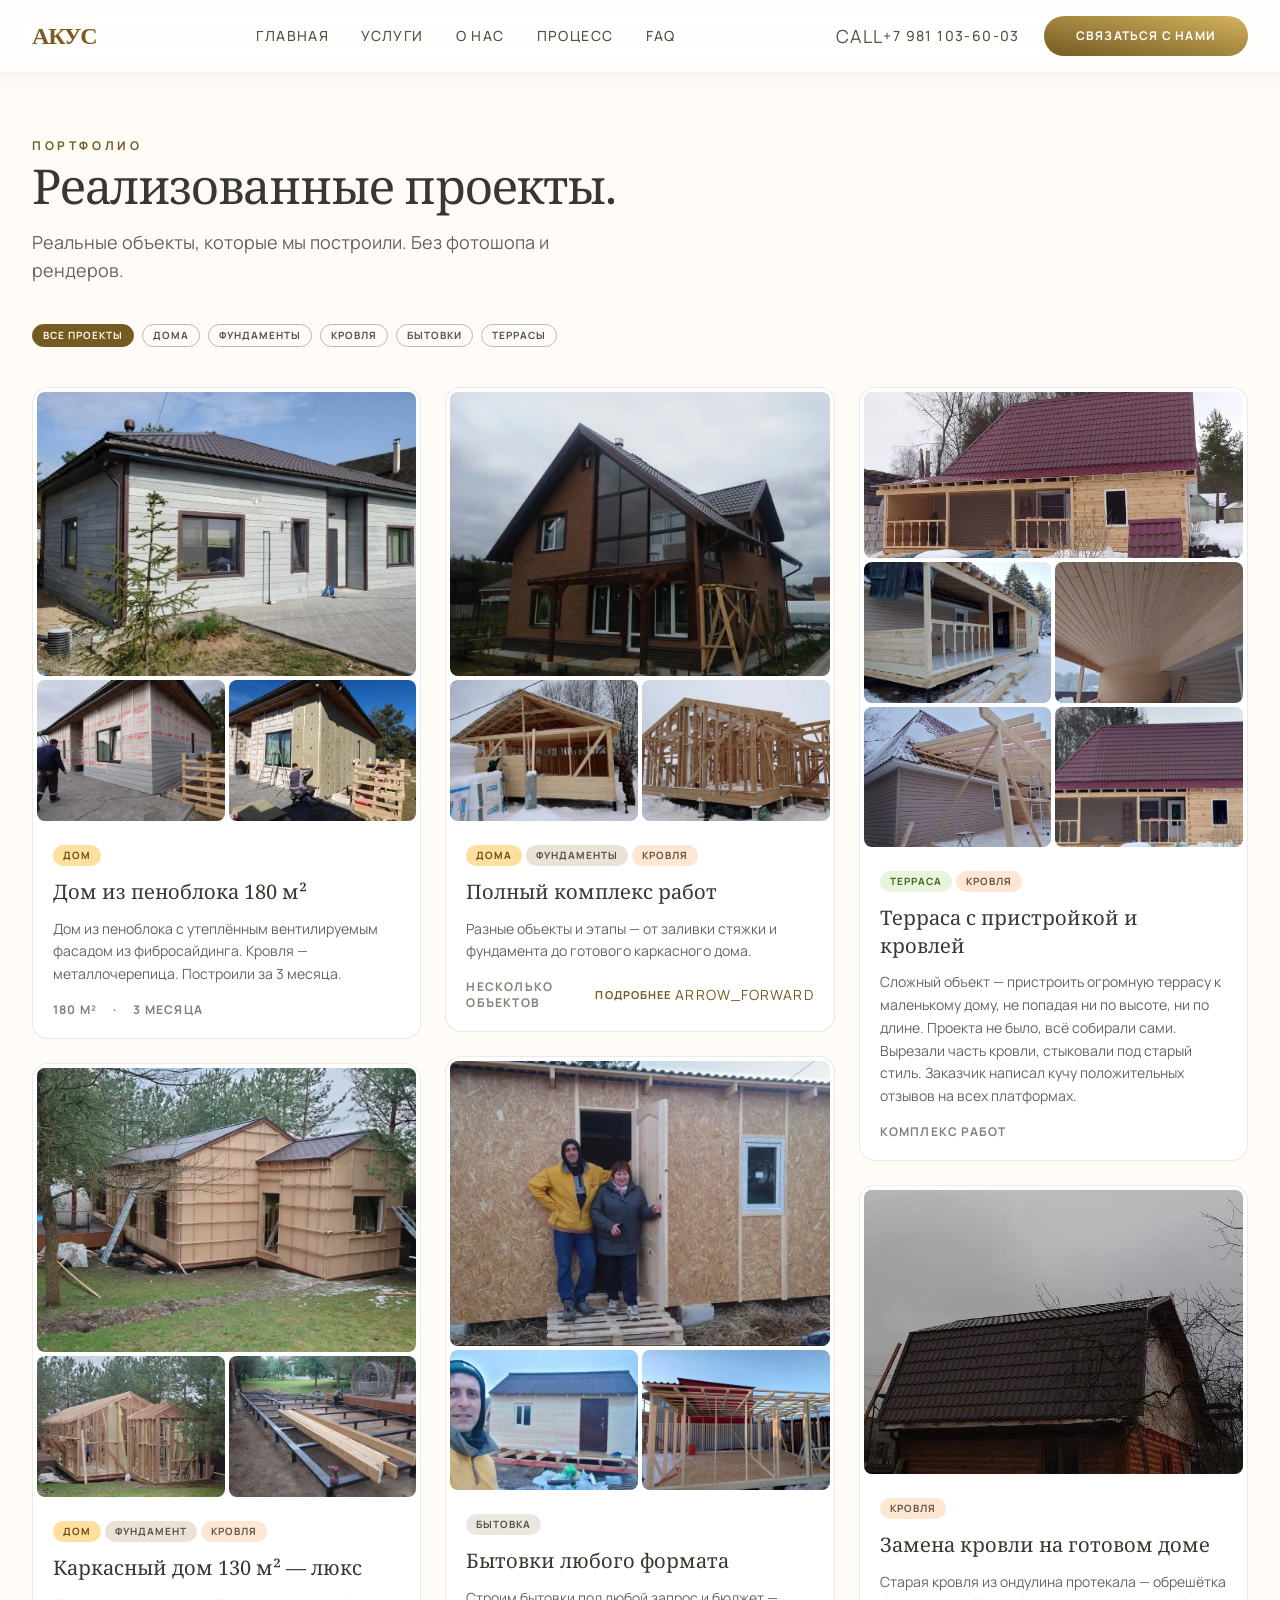
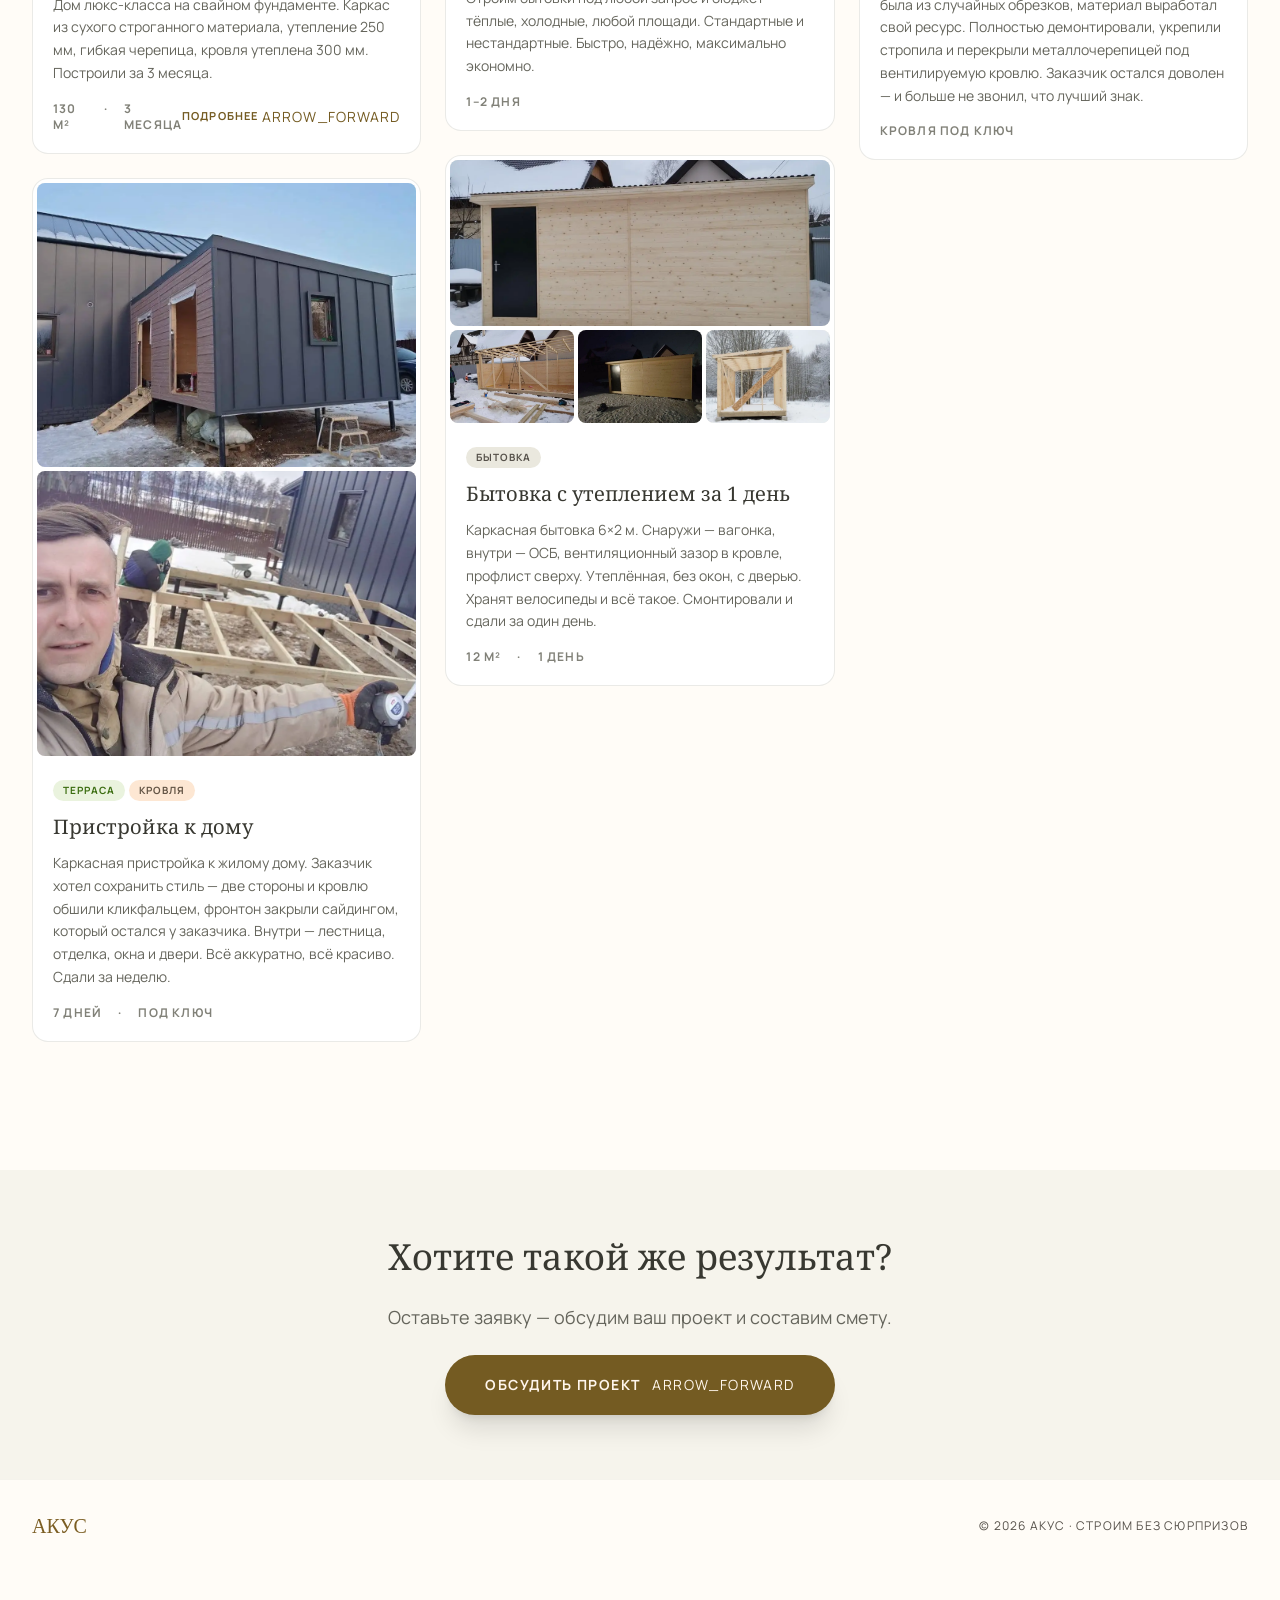
==== commit c8a4337c: "Add files via upload" ====
--- a/gallery.html
+++ b/gallery.html
@@ -96,10 +96,10 @@
         m[i].l=1*new Date();
         for (var j = 0; j < document.scripts.length; j++) {if (document.scripts[j].src === r) { return; }}
         k=e.createElement(t),a=e.getElementsByTagName(t)[0],k.async=1,k.src=r,a.parentNode.insertBefore(k,a)
-    })(window, document,'script','https://mc.yandex.ru/metrika/tag.js?id=108838347', 'ym');
-    ym(108838347, 'init', {webvisor:true, clickmap:true, ecommerce:"dataLayer", accurateTrackBounce:true, trackLinks:true});
+    })(window, document,'script','https://mc.yandex.ru/metrika/tag.js?id=108862476', 'ym');
+    ym(108862476, 'init', {webvisor:true, clickmap:true, accurateTrackBounce:true, trackLinks:true});
 </script>
-<noscript><div><img src="https://mc.yandex.ru/watch/108838347" style="position:absolute; left:-9999px;" alt="" /></div></noscript>
+<noscript><div><img src="https://mc.yandex.ru/watch/108862476" style="position:absolute; left:-9999px;" alt="" /></div></noscript>
 <!-- /Yandex.Metrika counter -->
 
   <nav class="fixed top-0 w-full z-50 bg-white/70 backdrop-blur-xl border-b border-[#babab0]/20 shadow-[0_4px_20px_rgba(56,56,49,0.05)]">
@@ -112,9 +112,15 @@
         <a class="font-medium text-sm uppercase tracking-widest text-[#56514a] hover:text-[#745b22] transition-colors" href="index.html#process">Процесс</a>
         <a class="font-medium text-sm uppercase tracking-widest text-[#56514a] hover:text-[#745b22] transition-colors" href="index.html#faq">FAQ</a>
       </div>
-      <a href="index.html#contact" class="hidden md:inline-flex bg-gradient-to-tr from-[#745b22] to-[#d5b35d] text-white px-8 py-3 rounded-full font-bold text-xs uppercase tracking-widest hover:opacity-85 transition-all">
-        Связаться с нами
-      </a>
+      <div class="flex items-center gap-6">
+        <a href="tel:+79811036003" class="flex items-center gap-1.5 font-medium text-sm uppercase tracking-widest text-[#56514a] hover:text-[#745b22] transition-colors" aria-label="Позвонить нам">
+          <span class="material-symbols-outlined" style="font-size:18px">call</span>
+          <span class="hidden md:inline">+7 981 103-60-03</span>
+        </a>
+        <a href="index.html#contact" class="hidden md:inline-flex bg-gradient-to-tr from-[#745b22] to-[#d5b35d] text-white px-8 py-3 rounded-full font-bold text-xs uppercase tracking-widest hover:opacity-85 transition-all">
+          Связаться с нами
+        </a>
+      </div>
     </div>
   </nav>
 
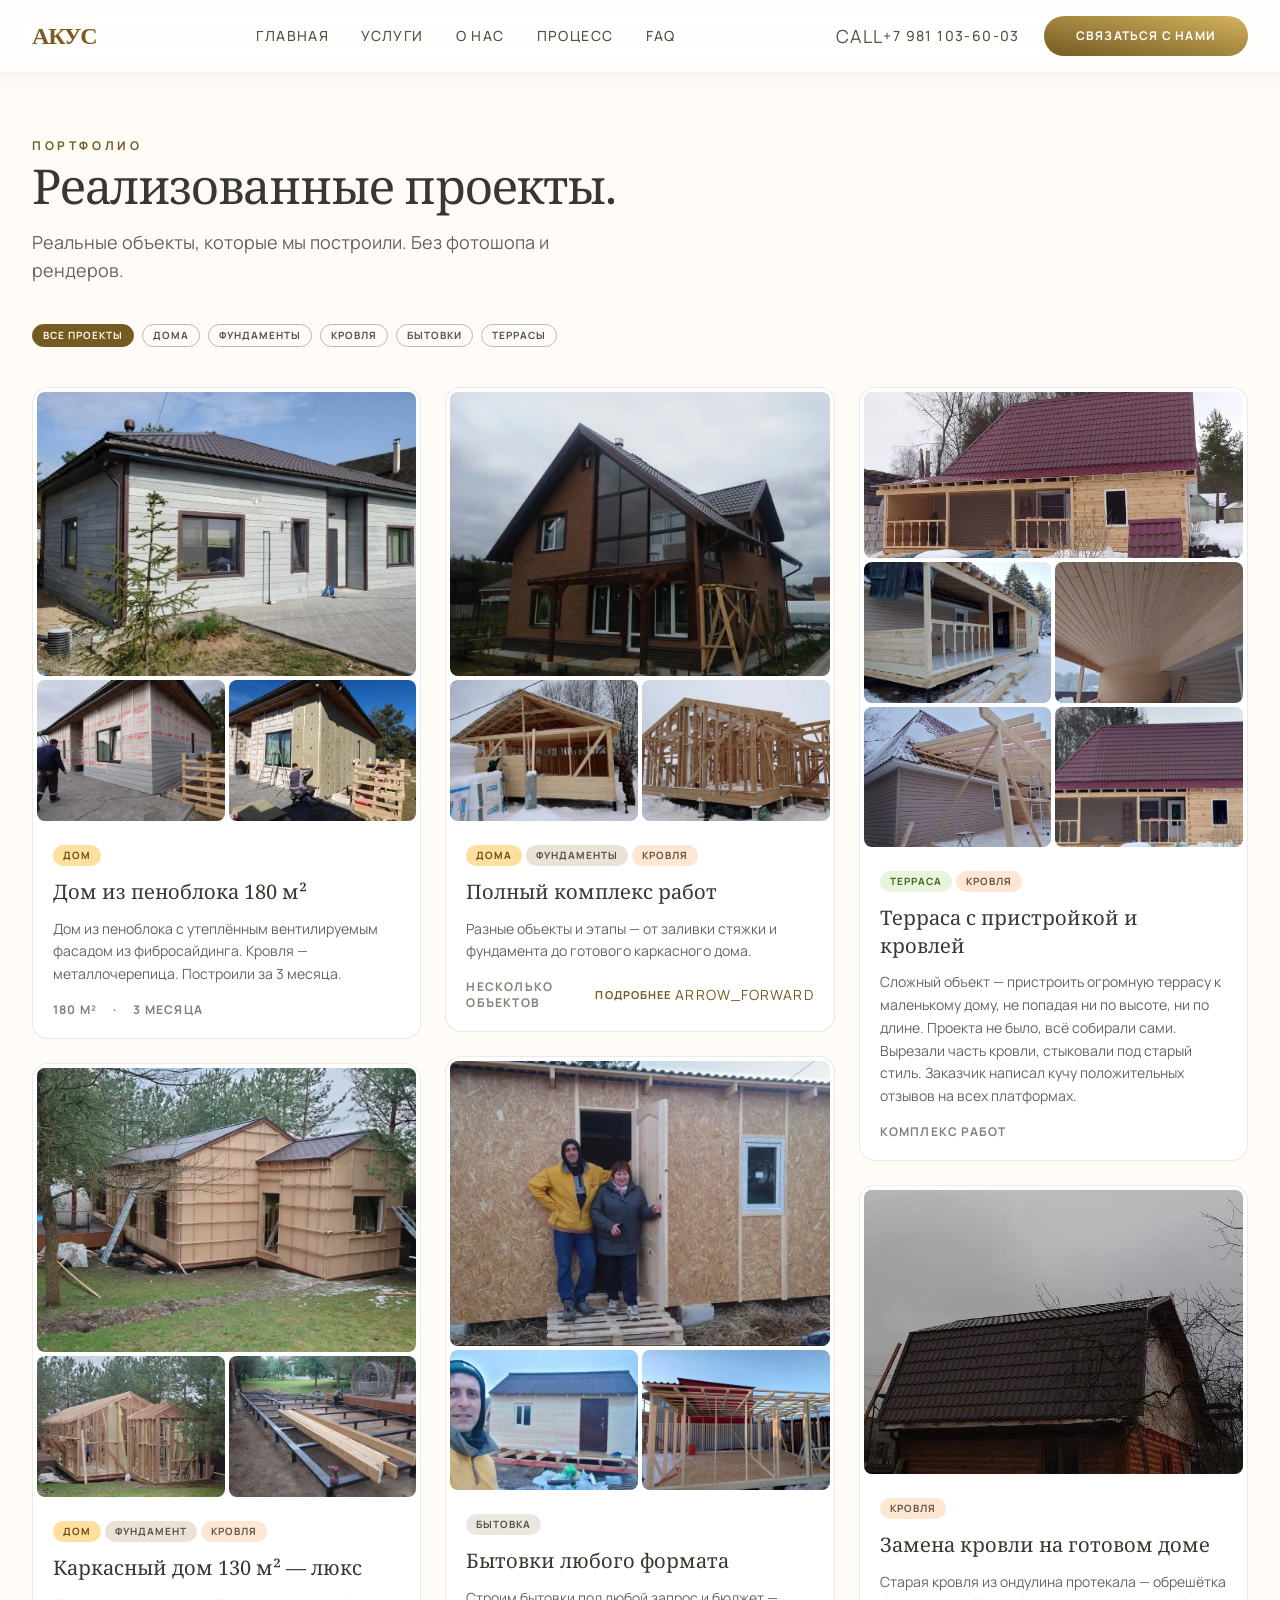
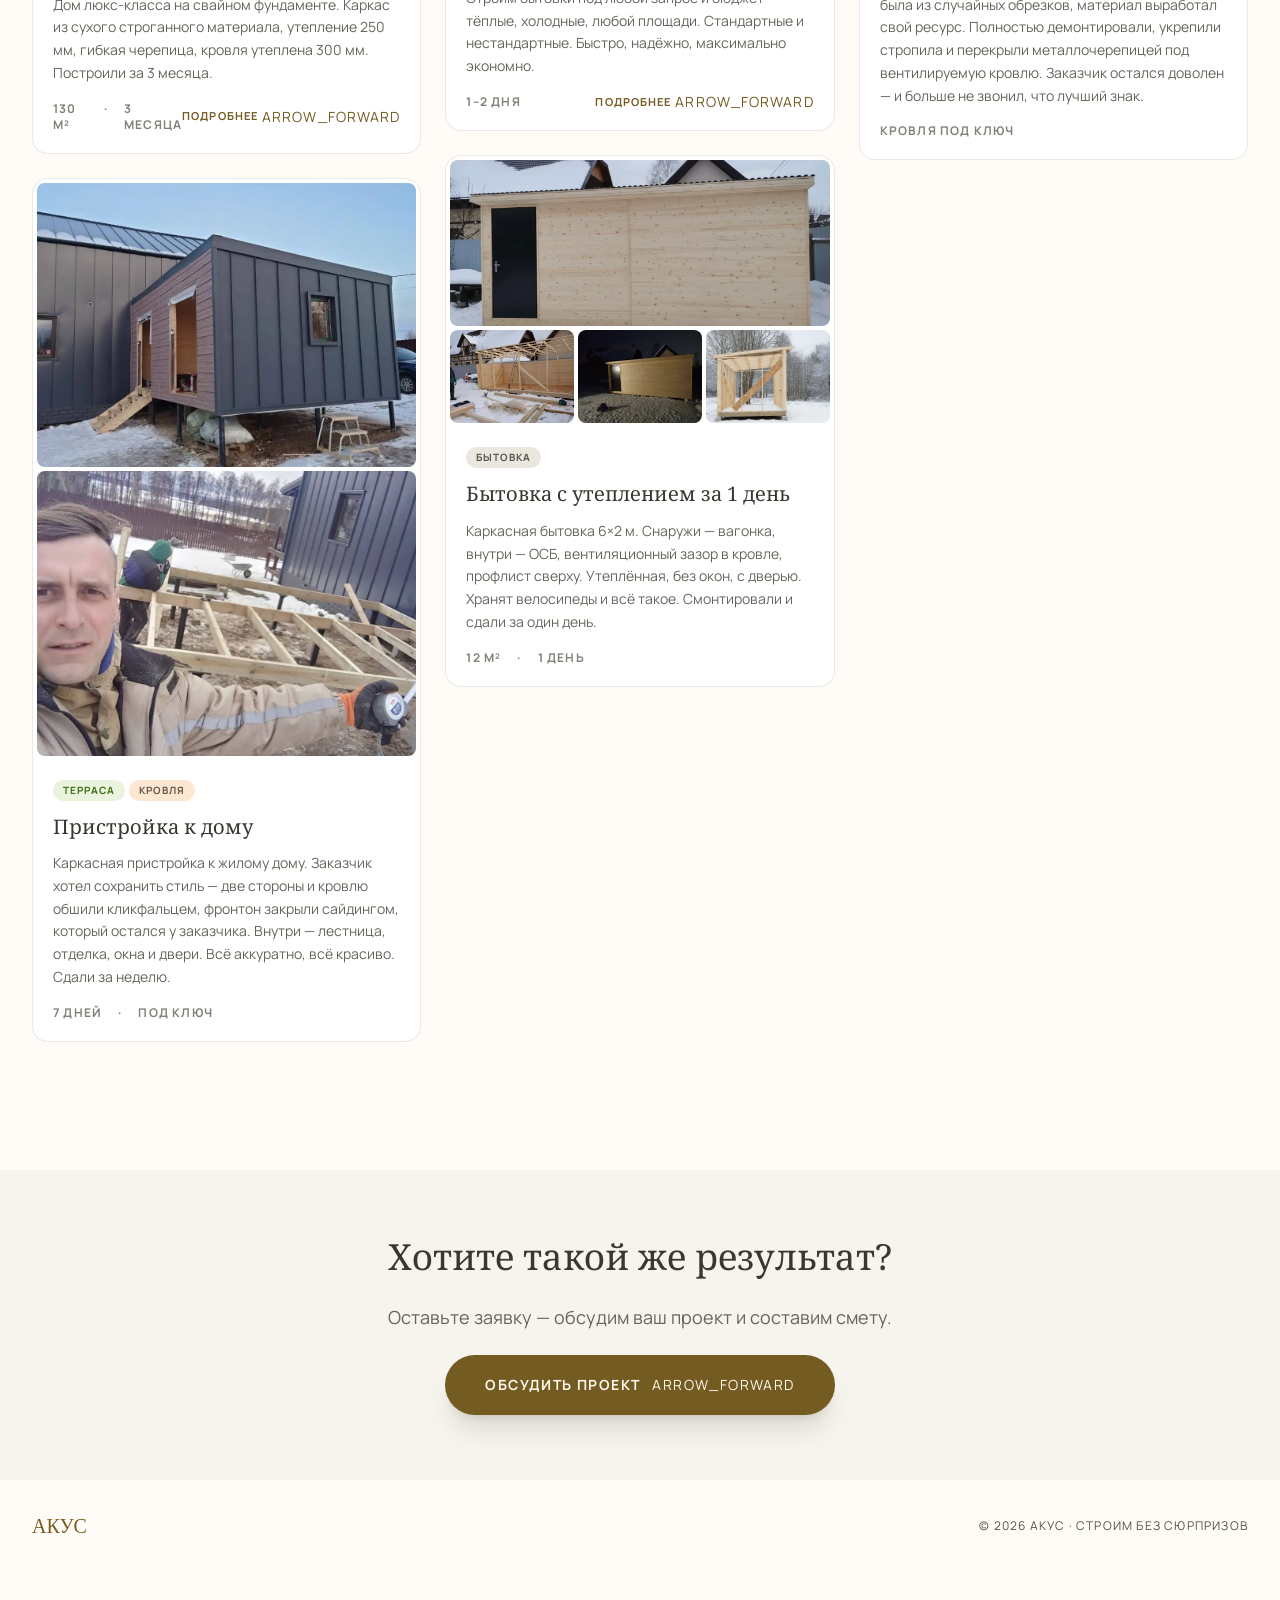
==== commit f99a7881: "Add files via upload" ====
--- a/gallery.html
+++ b/gallery.html
@@ -253,8 +253,9 @@
           </div>
           <h3 class="font-serif text-xl leading-snug">Бытовки любого формата</h3>
           <p class="text-sm text-[#65655c] leading-relaxed">Строим бытовки под любой запрос и бюджет — тёплые, холодные, любой площади. Стандартные и нестандартные. Быстро, надёжно, максимально экономно.</p>
-          <div class="flex gap-4 pt-1 text-xs font-bold uppercase tracking-widest text-[#818178]">
-            <span>1–2 дня</span>
+          <div class="flex justify-between items-center pt-1">
+            <div class="text-xs font-bold uppercase tracking-widest text-[#818178]"><span>1–2 дня</span></div>
+            <a href="project-bytovki.html" class="more-link">Подробнее <span class="material-symbols-outlined text-sm">arrow_forward</span></a>
           </div>
         </div>
       </div>
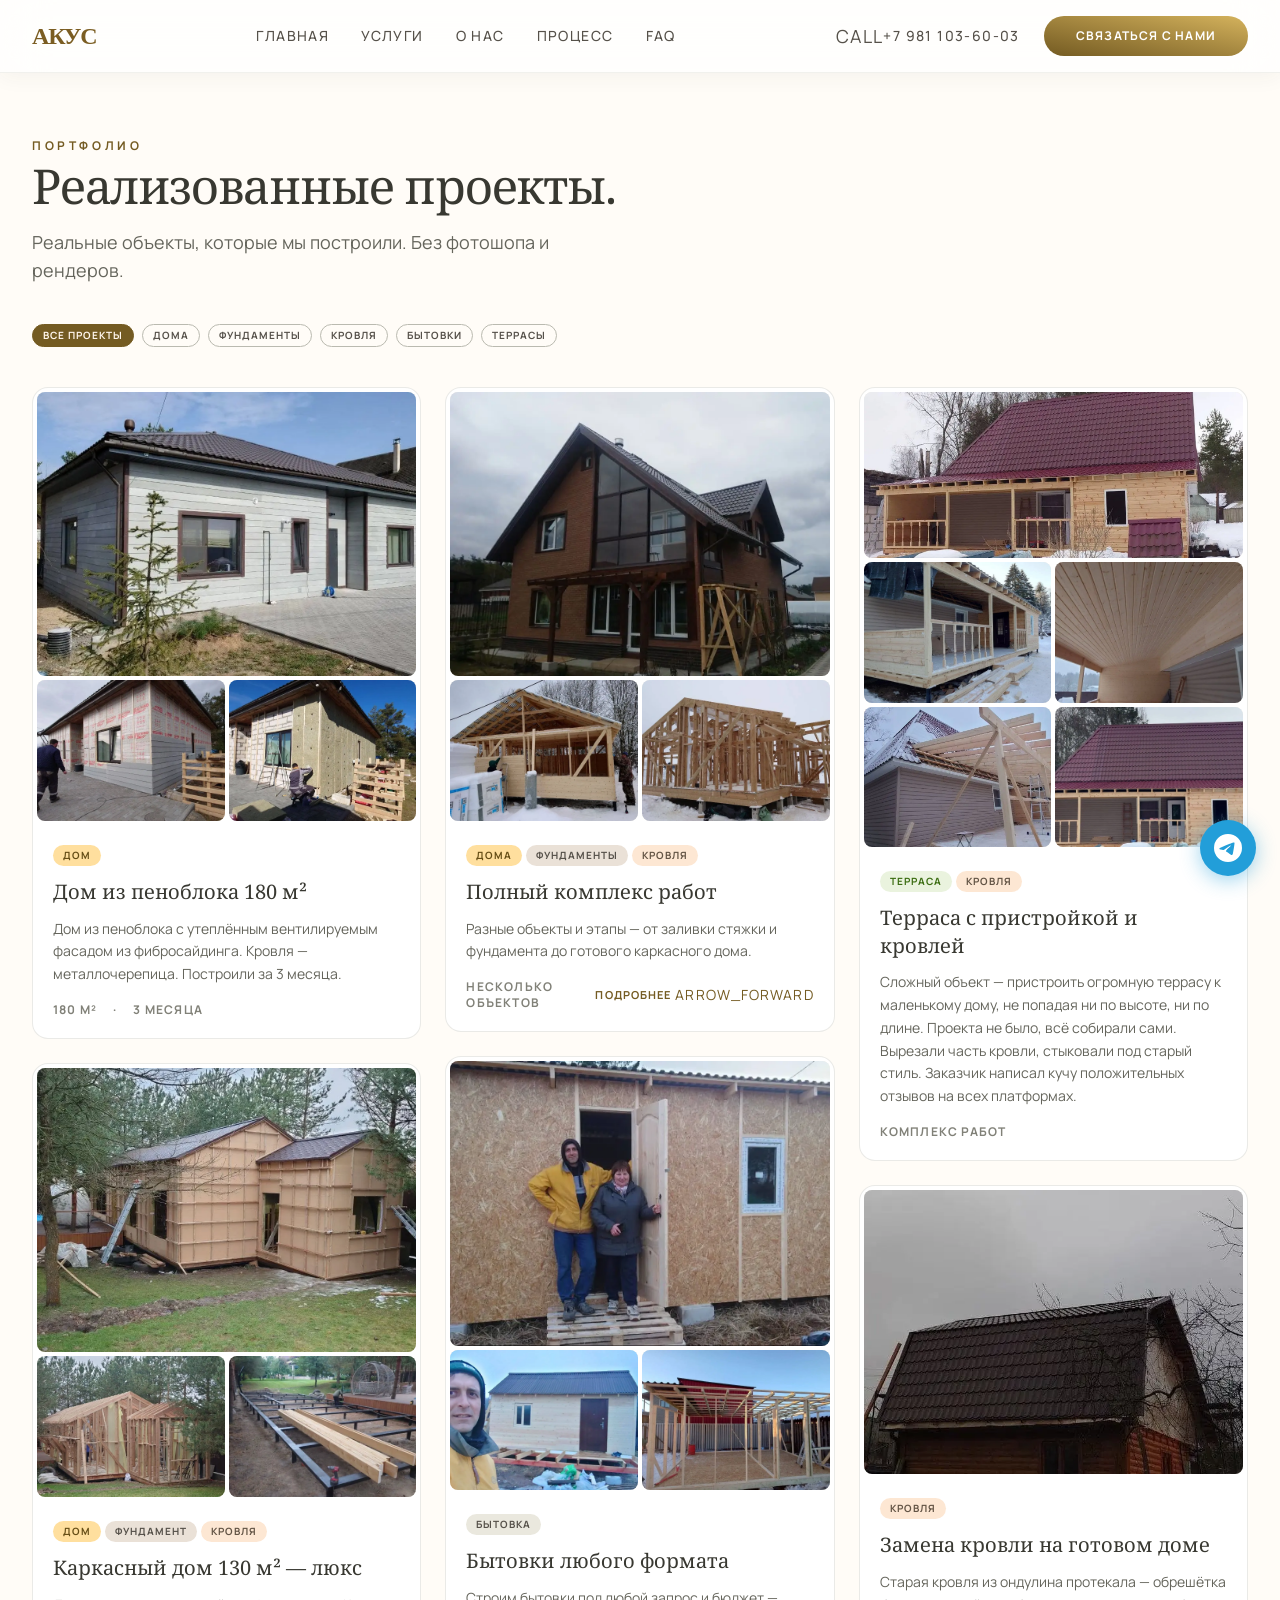
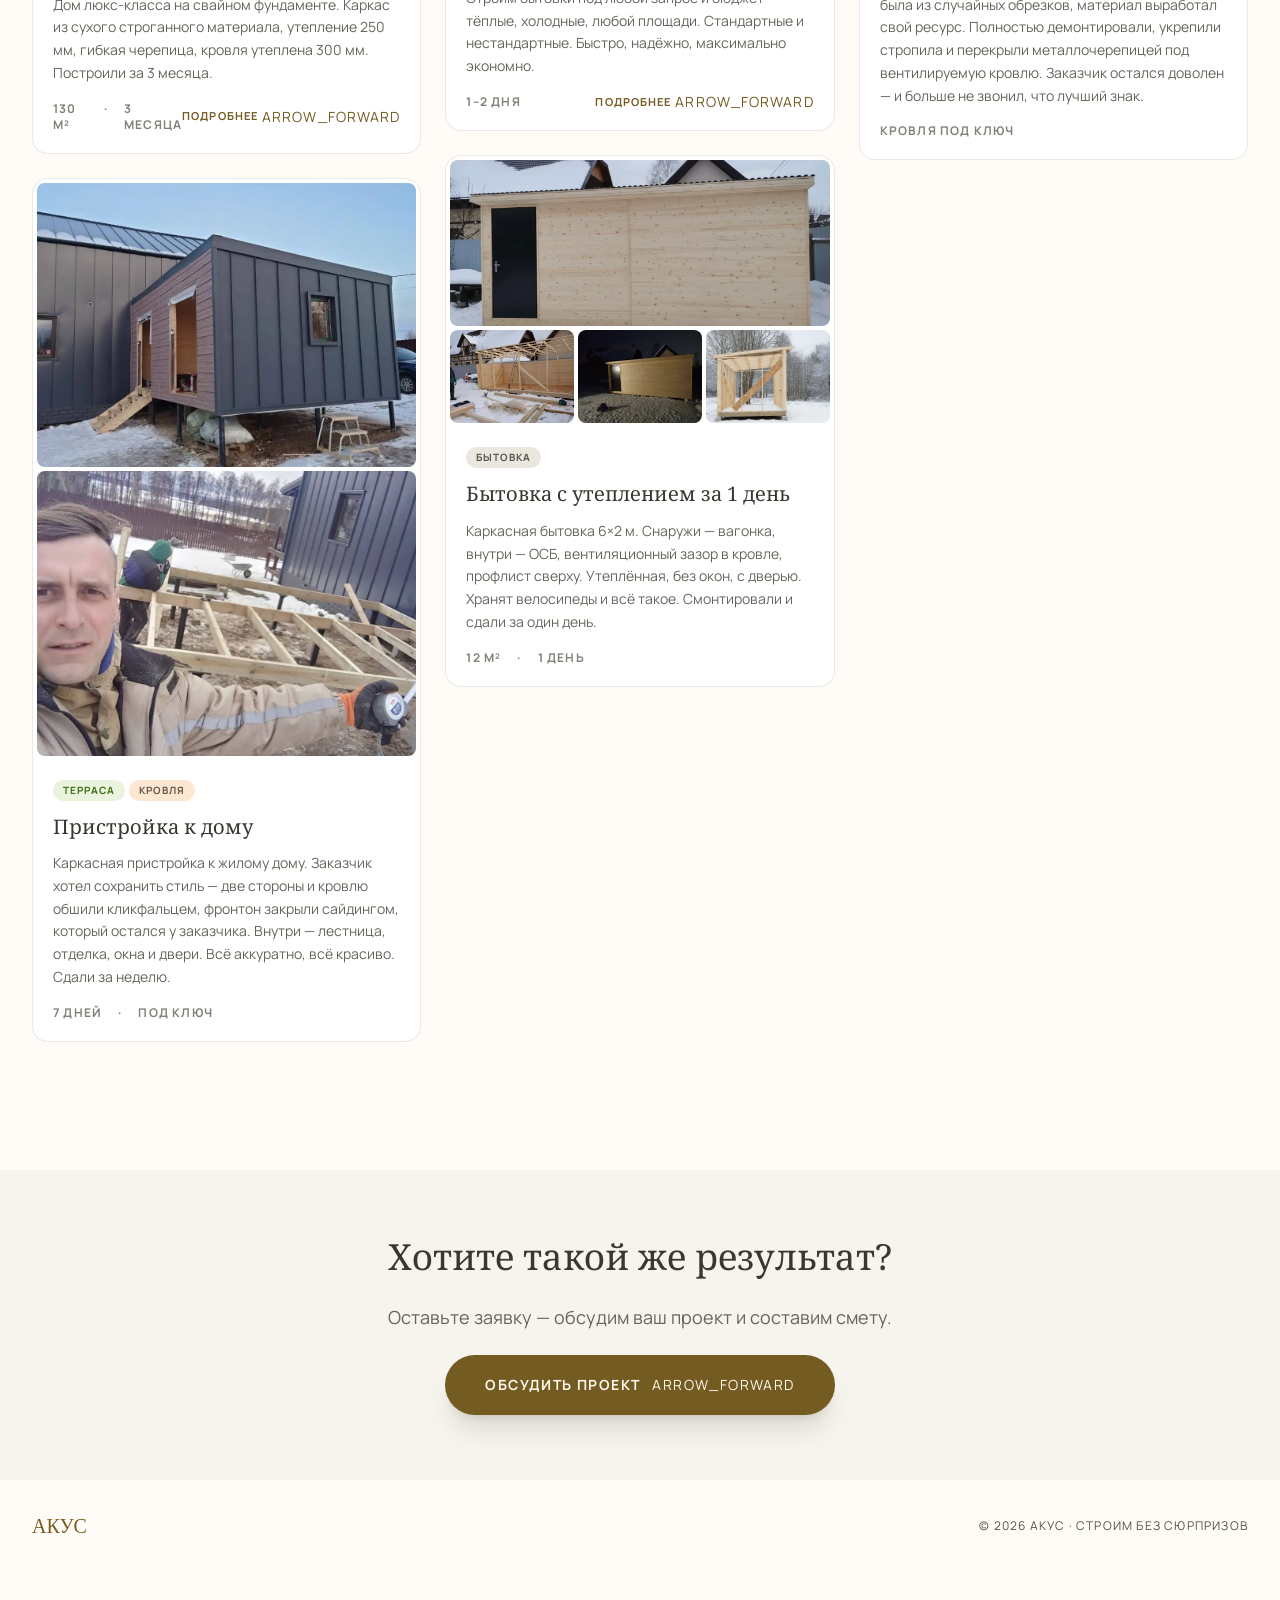
==== commit ce4b22dd: "Add files via upload" ====
--- a/gallery.html
+++ b/gallery.html
@@ -432,5 +432,15 @@
       </a>
     </div>
   </nav>
+
+<!-- Кнопка Telegram (плавающая) -->
+<a href="https://t.me/korobkanesobaka" target="_blank" rel="noopener" aria-label="Написать в Telegram"
+   style="position:fixed; bottom:24px; right:24px; z-index:49; width:56px; height:56px; border-radius:50%; background:#229ED9; display:flex; align-items:center; justify-content:center; box-shadow:0 4px 20px rgba(34,158,217,0.45); transition:transform 0.2s, box-shadow 0.2s;"
+   onmouseover="this.style.transform='scale(1.1)';this.style.boxShadow='0 6px 28px rgba(34,158,217,0.55)'"
+   onmouseout="this.style.transform='scale(1)';this.style.boxShadow='0 4px 20px rgba(34,158,217,0.45)'">
+  <svg xmlns="http://www.w3.org/2000/svg" width="28" height="28" viewBox="0 0 24 24" fill="white">
+    <path d="M11.944 0A12 12 0 0 0 0 12a12 12 0 0 0 12 12 12 12 0 0 0 12-12A12 12 0 0 0 12 0a12 12 0 0 0-.056 0zm4.962 7.224c.1-.002.321.023.465.14a.506.506 0 0 1 .171.325c.016.093.036.306.02.472-.18 1.898-.962 6.502-1.36 8.627-.168.9-.499 1.201-.82 1.23-.696.065-1.225-.46-1.9-.902-1.056-.693-1.653-1.124-2.678-1.8-1.185-.78-.417-1.21.258-1.91.177-.184 3.247-2.977 3.307-3.23.007-.032.014-.15-.056-.212s-.174-.041-.249-.024c-.106.024-1.793 1.14-5.061 3.345-.48.33-.913.49-1.302.48-.428-.008-1.252-.241-1.865-.44-.752-.245-1.349-.374-1.297-.789.027-.216.325-.437.893-.663 3.498-1.524 5.83-2.529 6.998-3.014 3.332-1.386 4.025-1.627 4.476-1.635z"/>
+  </svg>
+</a>
 </body>
 </html>
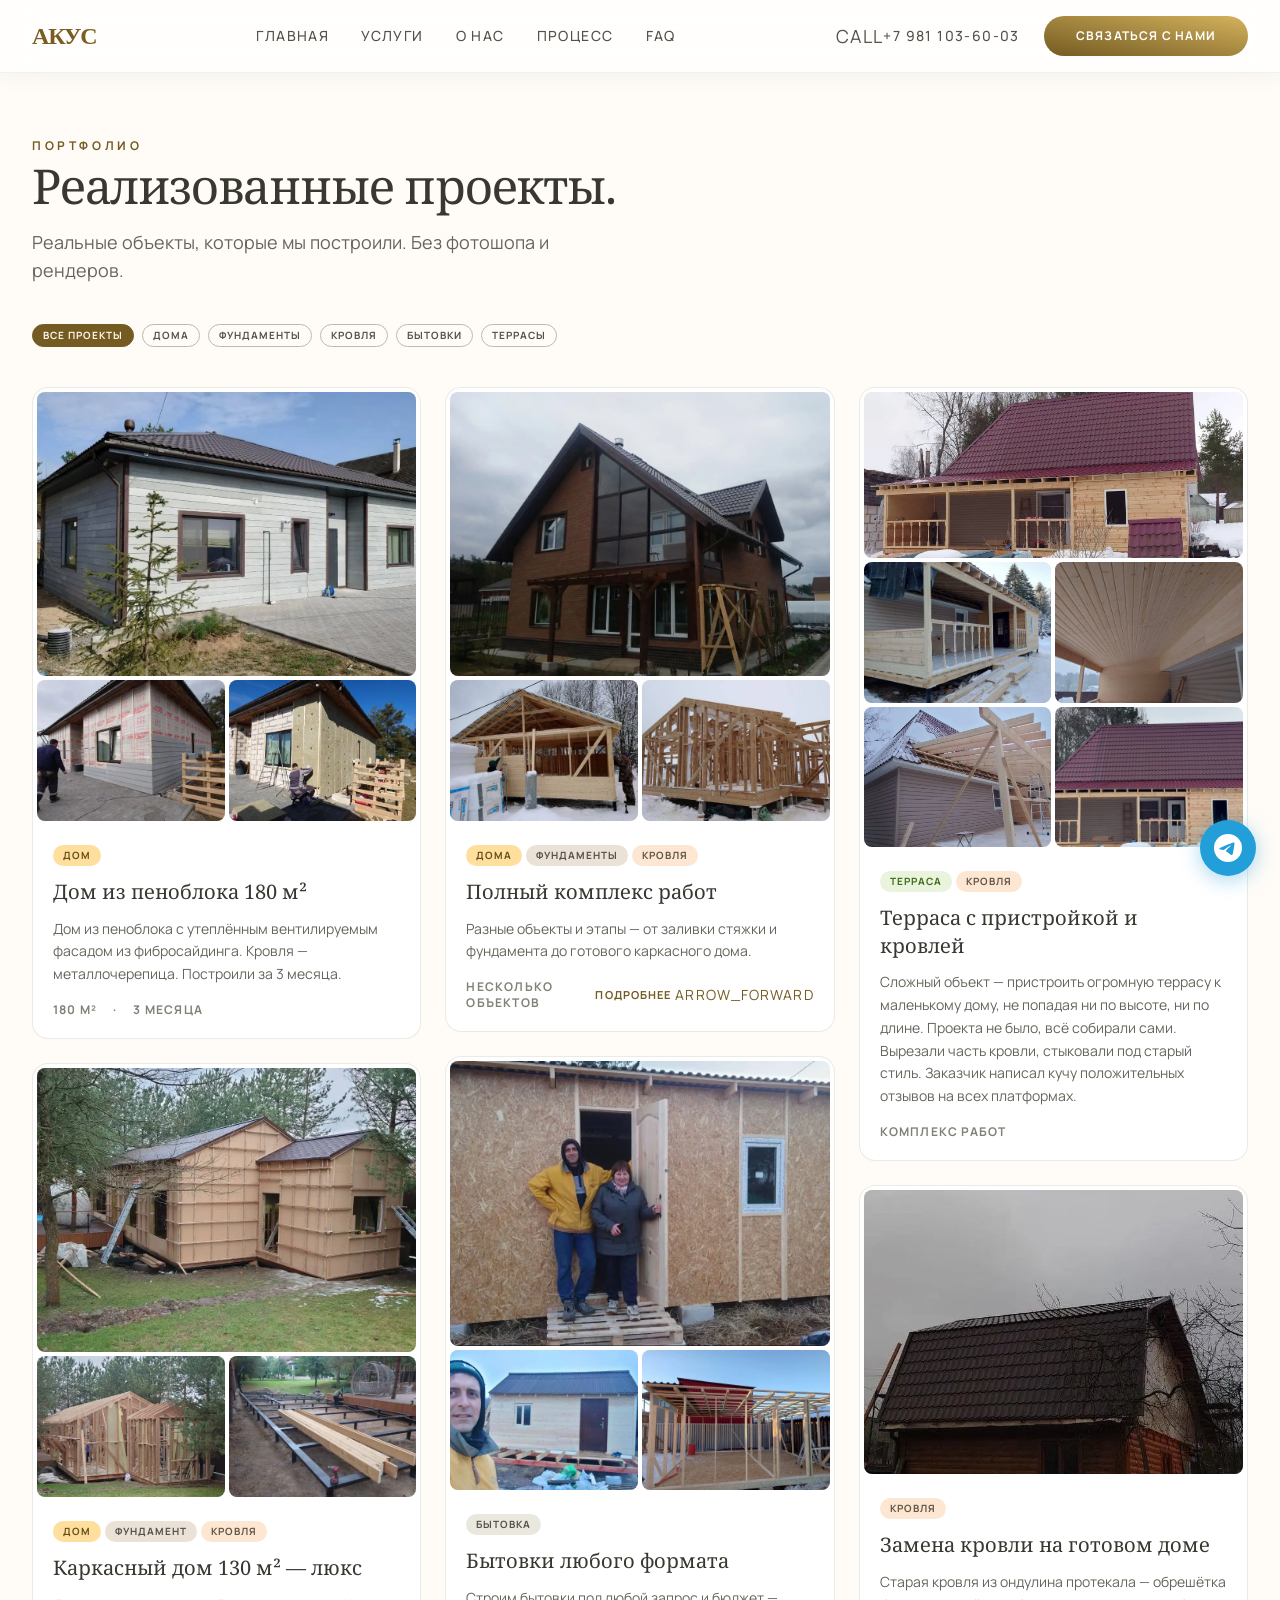
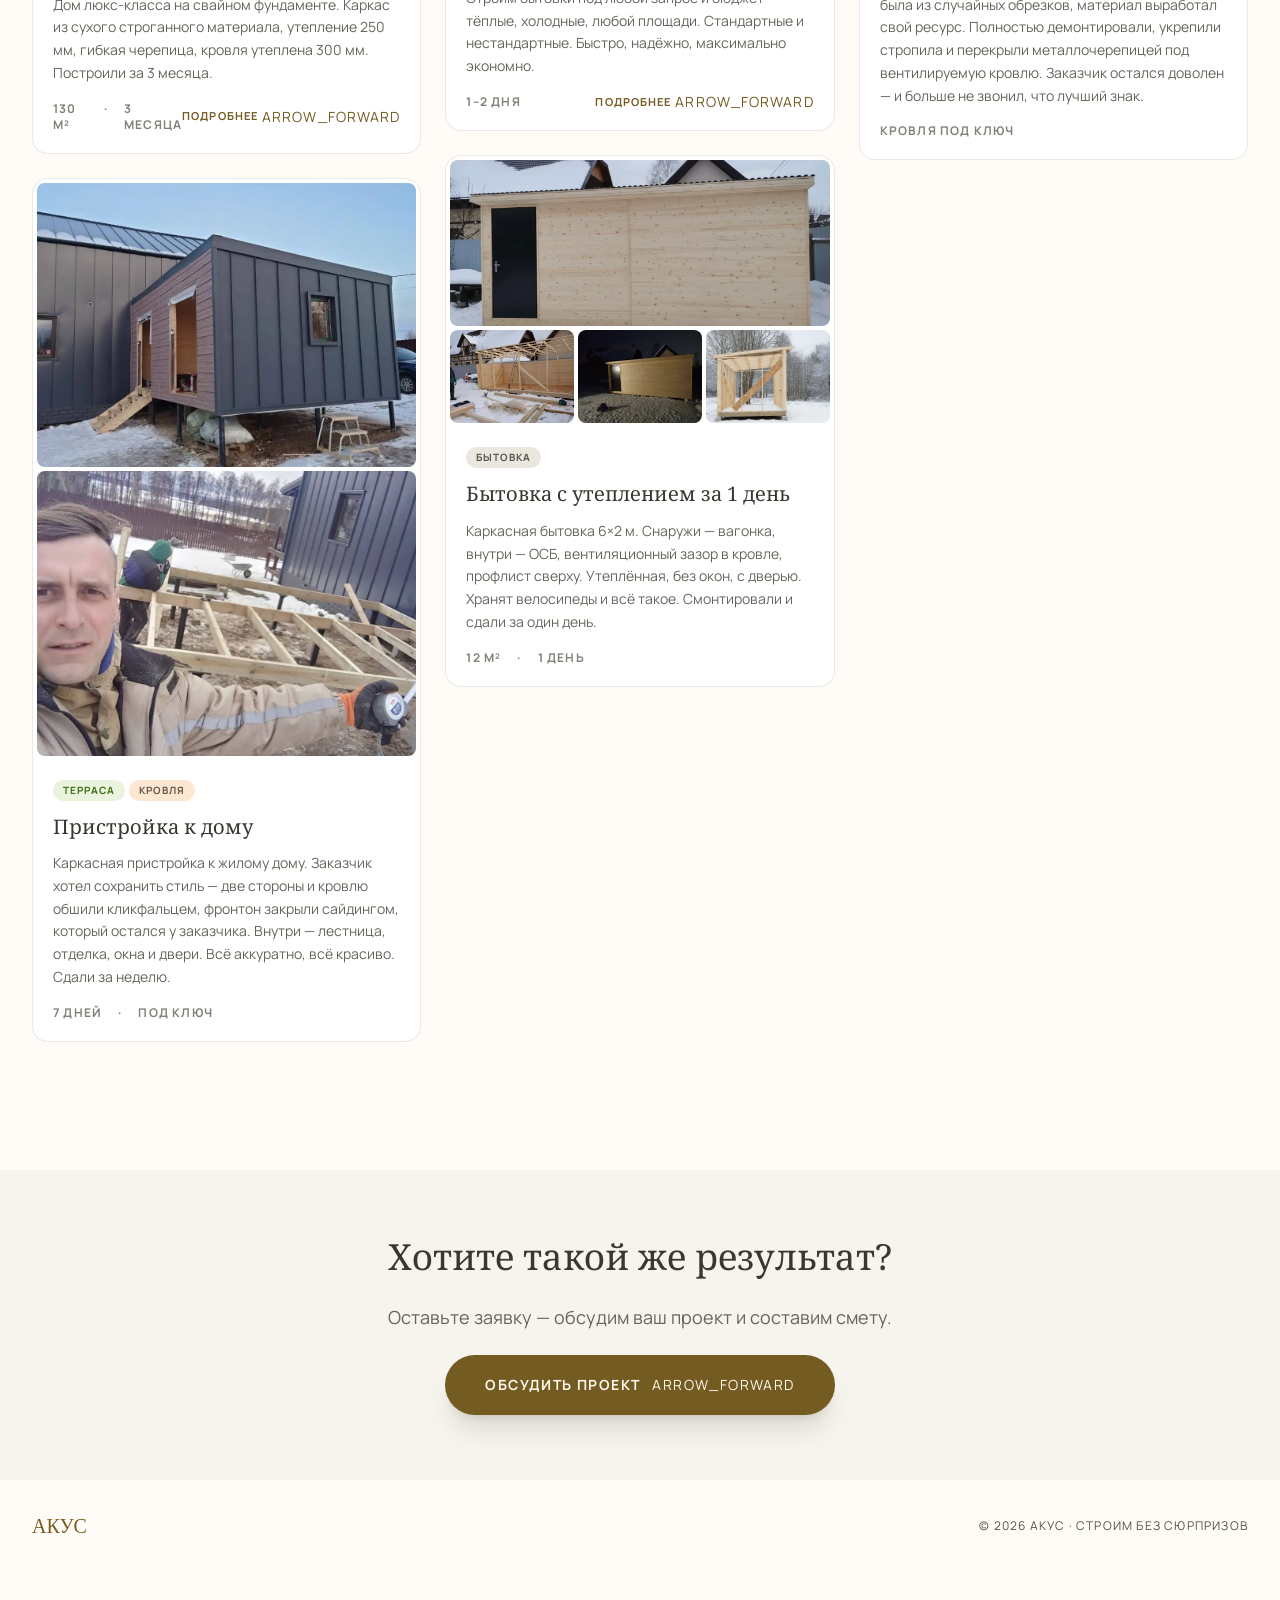
==== commit 84245017: "Add files via upload" ====
--- a/gallery.html
+++ b/gallery.html
@@ -434,10 +434,12 @@
   </nav>
 
 <!-- Кнопка Telegram (плавающая) -->
-<a href="https://t.me/korobkanesobaka" target="_blank" rel="noopener" aria-label="Написать в Telegram"
-   style="position:fixed; bottom:24px; right:24px; z-index:49; width:56px; height:56px; border-radius:50%; background:#229ED9; display:flex; align-items:center; justify-content:center; box-shadow:0 4px 20px rgba(34,158,217,0.45); transition:transform 0.2s, box-shadow 0.2s;"
-   onmouseover="this.style.transform='scale(1.1)';this.style.boxShadow='0 6px 28px rgba(34,158,217,0.55)'"
-   onmouseout="this.style.transform='scale(1)';this.style.boxShadow='0 4px 20px rgba(34,158,217,0.45)'">
+<style>
+  .tg-btn { position:fixed; right:20px; bottom:88px; z-index:999; width:52px; height:52px; border-radius:50%; background:#229ED9; display:flex; align-items:center; justify-content:center; box-shadow:0 4px 20px rgba(34,158,217,0.4); transition:transform 0.2s, box-shadow 0.2s; }
+  @media(min-width:768px){ .tg-btn { bottom:24px; right:24px; width:56px; height:56px; } }
+  .tg-btn:hover { transform:scale(1.1); box-shadow:0 6px 28px rgba(34,158,217,0.55); }
+</style>
+<a href="https://t.me/korobkanesobaka" target="_blank" rel="noopener" aria-label="Написать в Telegram" class="tg-btn">
   <svg xmlns="http://www.w3.org/2000/svg" width="28" height="28" viewBox="0 0 24 24" fill="white">
     <path d="M11.944 0A12 12 0 0 0 0 12a12 12 0 0 0 12 12 12 12 0 0 0 12-12A12 12 0 0 0 12 0a12 12 0 0 0-.056 0zm4.962 7.224c.1-.002.321.023.465.14a.506.506 0 0 1 .171.325c.016.093.036.306.02.472-.18 1.898-.962 6.502-1.36 8.627-.168.9-.499 1.201-.82 1.23-.696.065-1.225-.46-1.9-.902-1.056-.693-1.653-1.124-2.678-1.8-1.185-.78-.417-1.21.258-1.91.177-.184 3.247-2.977 3.307-3.23.007-.032.014-.15-.056-.212s-.174-.041-.249-.024c-.106.024-1.793 1.14-5.061 3.345-.48.33-.913.49-1.302.48-.428-.008-1.252-.241-1.865-.44-.752-.245-1.349-.374-1.297-.789.027-.216.325-.437.893-.663 3.498-1.524 5.83-2.529 6.998-3.014 3.332-1.386 4.025-1.627 4.476-1.635z"/>
   </svg>
